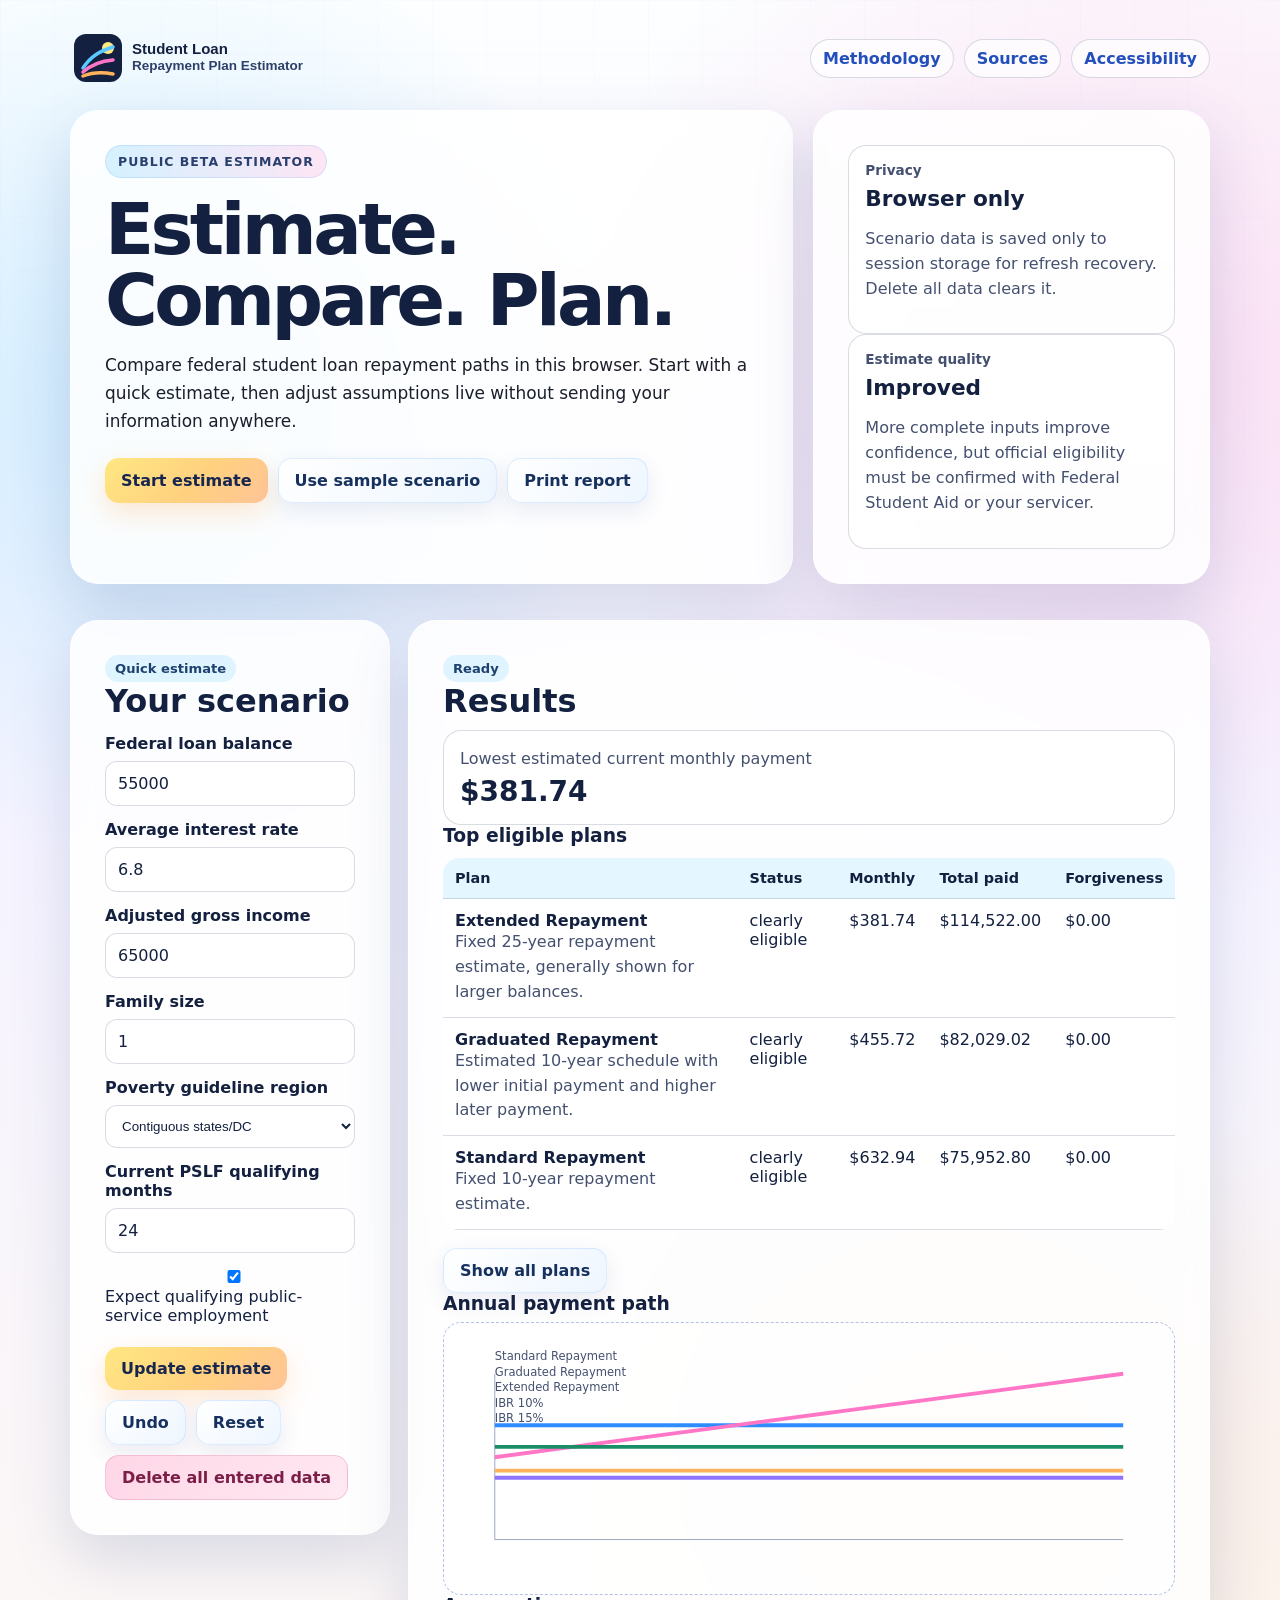
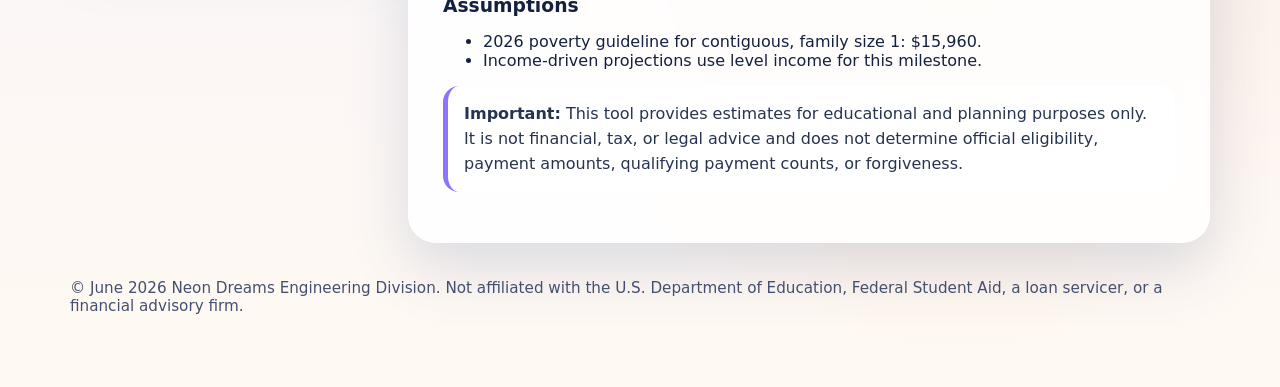
==== index.html @ 09c0db94 "Restore runnable estimator after main merge" ====
<!doctype html>
<html lang="en">
<head>
  <meta charset="utf-8">
  <meta name="viewport" content="width=device-width, initial-scale=1">
  <title>Student Loan Repayment Plan Estimator</title>
  <meta name="description" content="A privacy-first static estimator for comparing federal student loan repayment options.">
  <link rel="icon" href="./assets/brand/favicon.svg" type="image/svg+xml">
  <link rel="stylesheet" href="./css/tokens.css">
  <link rel="stylesheet" href="./css/base.css">
  <link rel="stylesheet" href="./css/layout.css">
  <link rel="stylesheet" href="./css/components.css">
  <link rel="stylesheet" href="./css/charts.css">
  <link rel="stylesheet" href="./css/utilities.css">
  <link rel="stylesheet" href="./css/print.css" media="print">
</head>
<body>
  <a class="skip-link" href="#main">Skip to main content</a>
  <div class="app">
    <header class="site-header">
      <a class="brand" href="./index.html" aria-label="Student Loan Repayment Plan Estimator home">
        <img src="./assets/brand/logo-horizontal.svg" alt="Student Loan Repayment Plan Estimator">
      </a>
      <nav class="nav" aria-label="Primary navigation">
        <a href="./methodology.html">Methodology</a>
        <a href="./sources.html">Sources</a>
        <a href="./accessibility.html">Accessibility</a>
      </nav>
    </header>

    <main id="main" class="stack">
      <section class="hero" aria-labelledby="hero-title">
        <div class="hero-card">
          <span class="eyebrow">Public beta estimator</span>
          <h1 id="hero-title">Estimate. Compare. Plan.</h1>
          <p class="lead">Compare federal student loan repayment paths in this browser. Start with a quick estimate, then adjust assumptions live without sending your information anywhere.</p>
          <div class="actions">
            <a class="button btn-primary" href="#estimator">Start estimate</a>
            <button class="btn-secondary" id="loadSampleBtn" type="button">Use sample scenario</button>
            <button class="btn-secondary" id="printBtn" type="button">Print report</button>
          </div>
        </div>
        <aside class="panel" aria-label="Project commitments">
          <div class="stat"><div class="label">Privacy</div><div class="value">Browser only</div><p class="note">Scenario data is saved only to session storage for refresh recovery. Delete all data clears it.</p></div>
          <div class="stat"><div class="label">Estimate quality</div><div class="value" id="qualityStat">Basic</div><p class="note">More complete inputs improve confidence, but official eligibility must be confirmed with Federal Student Aid or your servicer.</p></div>
        </aside>
      </section>

      <section class="workspace" id="estimator" aria-labelledby="form-title">
        <form class="panel" id="scenarioForm">
          <span class="chip">Quick estimate</span>
          <h2 id="form-title">Your scenario</h2>
          <div id="validationMessages" class="note" role="alert"></div>
          <div class="input-row"><label for="balanceDollars">Federal loan balance</label><input id="balanceDollars" type="number" min="0" step="500" value="55000" inputmode="decimal"></div>
          <div class="input-row"><label for="interestRatePercent">Average interest rate</label><input id="interestRatePercent" type="number" min="0" max="30" step="0.1" value="6.8" inputmode="decimal"></div>
          <div class="input-row"><label for="agiDollars">Adjusted gross income</label><input id="agiDollars" type="number" min="0" step="1000" value="65000" inputmode="decimal"></div>
          <div class="input-row"><label for="familySize">Family size</label><input id="familySize" type="number" min="1" step="1" value="1" inputmode="numeric"></div>
          <div class="input-row"><label for="povertyRegion">Poverty guideline region</label><select id="povertyRegion"><option value="contiguous">Contiguous states/DC</option><option value="alaska">Alaska</option><option value="hawaii">Hawaii</option></select></div>
          <div class="input-row"><label for="pslfMonths">Current PSLF qualifying months</label><input id="pslfMonths" type="number" min="0" max="120" step="1" value="24" inputmode="numeric"></div>
          <label class="input-row"><span><input id="publicService" type="checkbox" checked> Expect qualifying public-service employment</span></label>
          <div class="actions"><button class="btn-primary" type="submit">Update estimate</button><button class="btn-secondary" id="undoBtn" type="button" disabled>Undo</button><button class="btn-secondary" id="resetBtn" type="button">Reset</button><button class="btn-danger" id="deleteBtn" type="button">Delete all entered data</button></div>
        </form>

        <section class="panel" aria-labelledby="results-title">
          <span class="chip" id="statusChip">Ready</span>
          <h2 id="results-title">Results</h2>
          <div id="liveStatus" class="visually-hidden" aria-live="polite"></div>
          <div class="result-card"><span class="note">Lowest estimated current monthly payment</span><strong id="lowestPayment">—</strong></div>
          <h3>Top eligible plans</h3>
          <div class="table-wrap"><table><thead><tr><th>Plan</th><th>Status</th><th>Monthly</th><th>Total paid</th><th>Forgiveness</th></tr></thead><tbody id="topPlanRows"></tbody></table></div>
          <button class="btn-secondary" id="toggleAllPlans" type="button">Show all plans</button>
          <div id="allPlansWrap" class="hidden"><h3>All modeled plans</h3><div class="table-wrap"><table><thead><tr><th>Plan</th><th>Status</th><th>Monthly</th><th>Annual</th><th>Notes</th></tr></thead><tbody id="allPlanRows"></tbody></table></div></div>
          <h3>Annual payment path</h3>
          <div id="chart" class="chart-placeholder"></div>
          <h3>Assumptions</h3>
          <ul id="assumptions"></ul>
          <p class="disclaimer"><strong>Important:</strong> This tool provides estimates for educational and planning purposes only. It is not financial, tax, or legal advice and does not determine official eligibility, payment amounts, qualifying payment counts, or forgiveness.</p>
        </section>
      </section>
    </main>

    <footer class="site-footer"><p>© June 2026 Neon Dreams Engineering Division. Not affiliated with the U.S. Department of Education, Federal Student Aid, a loan servicer, or a financial advisory firm.</p></footer>
  </div>
  <script type="module" src="./js/app.js"></script>
</body>
</html>
---- css/tokens.css ----
:root {
  --bg-1: #f8fbff;
  --bg-2: #f5f3ff;
  --surface: rgba(255, 255, 255, 0.86);
  --surface-strong: #ffffff;
  --text: #13203f;
  --muted: #44506f;
  --line: rgba(25, 42, 89, 0.16);
  --shadow: 0 24px 60px rgba(61, 84, 138, 0.18);
  --blue: #5bc8ff;
  --blue-strong: #2e8cff;
  --pink: #ff76c7;
  --orange: #ffb15c;
  --yellow: #ffe782;
  --purple: #8f73ff;
  --success: #1a8e66;
  --danger: #b43b63;
  --warning: #9e6700;
  --radius-lg: 28px;
  --radius-md: 20px;
  --radius-sm: 14px;
  --font-sans: Inter, ui-sans-serif, system-ui, -apple-system, BlinkMacSystemFont, "Segoe UI", sans-serif;
  --font-mono: ui-monospace, SFMono-Regular, Menlo, Consolas, monospace;
}
---- css/base.css ----
* { box-sizing: border-box; }
html { min-height: 100%; scroll-behavior: smooth; }
body {
  min-height: 100%;
  margin: 0;
  font-family: var(--font-sans);
  color: var(--text);
  background:
    radial-gradient(circle at 12% 20%, rgba(91, 200, 255, 0.28), transparent 24%),
    radial-gradient(circle at 88% 18%, rgba(255, 118, 199, 0.22), transparent 28%),
    radial-gradient(circle at 75% 75%, rgba(255, 177, 92, 0.22), transparent 26%),
    linear-gradient(180deg, #fcfeff 0%, var(--bg-2) 42%, #fff9f2 100%);
  overflow-x: hidden;
}
body::before {
  content: "";
  position: fixed;
  inset: 0;
  pointer-events: none;
  background-image:
    linear-gradient(rgba(116, 96, 255, 0.11) 1px, transparent 1px),
    linear-gradient(90deg, rgba(116, 96, 255, 0.11) 1px, transparent 1px);
  background-size: 54px 54px;
  mask-image: linear-gradient(180deg, rgba(0,0,0,.18), rgba(0,0,0,.02) 70%);
}
a { color: #234fbc; }
a:hover { color: #163682; }
img, svg { max-width: 100%; height: auto; }
button, input { font: inherit; }
:focus-visible { outline: 3px solid var(--blue-strong); outline-offset: 3px; }
.skip-link { position: absolute; left: -999px; top: 12px; z-index: 10; background: #fff; padding: 10px 12px; border-radius: 10px; }
.skip-link:focus { left: 12px; }
---- css/layout.css ----
.app { position: relative; max-width: 1180px; margin: 0 auto; padding: 28px 20px 56px; }
.site-header { display: flex; justify-content: space-between; align-items: center; gap: 16px; margin-bottom: 22px; }
.brand { display: inline-flex; align-items: center; gap: 12px; text-decoration: none; color: var(--text); font-weight: 850; }
.brand img { width: min(280px, 64vw); }
.nav { display: flex; flex-wrap: wrap; gap: 10px; }
.nav a { border: 1px solid var(--line); border-radius: 999px; padding: 9px 12px; background: rgba(255,255,255,.7); text-decoration: none; font-weight: 700; }
.hero { display: grid; grid-template-columns: minmax(0, 1.55fr) minmax(280px, .85fr); gap: 20px; align-items: stretch; }
.stack { display: grid; gap: 18px; }
.grid-3 { display: grid; grid-template-columns: repeat(3, 1fr); gap: 14px; }
.workspace { display: grid; grid-template-columns: 320px minmax(0, 1fr); gap: 18px; align-items: start; margin-top: 18px; }
.site-footer { margin-top: 36px; color: var(--muted); font-size: .95rem; }
@media (max-width: 860px) {
  .site-header, .hero, .workspace { grid-template-columns: 1fr; }
  .site-header { align-items: flex-start; flex-direction: column; }
  .grid-3 { grid-template-columns: 1fr; }
}
---- css/components.css ----
.panel, .hero-card {
  background: var(--surface);
  border: 1px solid rgba(255,255,255,.78);
  backdrop-filter: blur(14px);
  box-shadow: var(--shadow);
  border-radius: var(--radius-lg);
  padding: clamp(20px, 4vw, 34px);
}
.eyebrow { display: inline-flex; align-items: center; gap: 8px; width: fit-content; padding: 8px 12px; border-radius: 999px; font-size: .78rem; font-weight: 800; letter-spacing: .08em; text-transform: uppercase; color: #2a3f6d; background: linear-gradient(90deg, rgba(91,200,255,.24), rgba(255,118,199,.18)); border: 1px solid rgba(46,140,255,.15); }
h1 { margin: 16px 0 12px; font-size: clamp(2.35rem, 7vw, 4.5rem); line-height: .98; letter-spacing: -.05em; }
h2 { margin: 0 0 10px; font-size: clamp(1.35rem, 3vw, 2rem); }
h3 { margin: 0 0 8px; }
.lead { max-width: 72ch; color: #1a1f2b; line-height: 1.65; font-size: 1.06rem; }
.note { color: var(--muted); line-height: 1.55; }
.button, button { appearance: none; border: 0; border-radius: var(--radius-sm); padding: 12px 16px; cursor: pointer; display: inline-flex; align-items: center; justify-content: center; gap: 8px; text-decoration: none; font-weight: 800; transition: transform .16s ease, box-shadow .16s ease; }
.button:hover, button:hover { transform: translateY(-1px); }
.btn-primary { color: #16264f; background: linear-gradient(135deg, var(--yellow), #ffd17f 55%, #ffc497); box-shadow: 0 10px 28px rgba(255,175,92,.28); }
.btn-secondary { color: #17315f; background: linear-gradient(135deg, #ffffff, #eef6ff); border: 1px solid rgba(46,140,255,.15); box-shadow: 0 8px 22px rgba(51,70,138,.10); }
.actions { display: flex; flex-wrap: wrap; gap: 10px; margin-top: 22px; }
.stat { background: linear-gradient(180deg, rgba(255,255,255,.92), rgba(255,255,255,.7)); border: 1px solid var(--line); border-radius: 18px; padding: 16px; min-height: 124px; }
.stat .label { color: var(--muted); font-size: .85rem; font-weight: 800; }
.stat .value { margin-top: 8px; font-size: 1.35rem; font-weight: 900; }
.disclaimer { border-left: 5px solid var(--purple); background: rgba(255,255,255,.78); padding: 16px; border-radius: 16px; color: #263451; line-height: 1.55; }
.input-row { display: grid; gap: 8px; margin: 14px 0; }
.input-row label { font-weight: 800; }
.input-row input { width: 100%; border: 1px solid var(--line); border-radius: 12px; padding: 12px; background: rgba(255,255,255,.92); color: var(--text); }
.result-card { border: 1px solid var(--line); border-radius: 18px; background: rgba(255,255,255,.74); padding: 16px; }
.result-card strong { display: block; font-size: 1.75rem; margin-top: 4px; }
.chip { display: inline-flex; width: fit-content; border-radius: 999px; padding: 6px 10px; background: rgba(91,200,255,.18); color: #1e416f; font-size: .82rem; font-weight: 800; }
select { width: 100%; border: 1px solid var(--line); border-radius: 12px; padding: 12px; background: rgba(255,255,255,.92); color: var(--text); }
.table-wrap { overflow-x: auto; margin: 12px 0 18px; }
table { width: 100%; border-collapse: collapse; min-width: 640px; background: rgba(255,255,255,.72); border-radius: 16px; overflow: hidden; }
th, td { padding: 12px; border-bottom: 1px solid var(--line); text-align: left; vertical-align: top; }
th { background: rgba(91,200,255,.16); font-size: .9rem; }
.btn-danger { background: linear-gradient(135deg, #ffd6e7, #ffe9f2); color: #7b1f49; border: 1px solid rgba(180,59,99,.18); }
svg.payment-chart { width: 100%; min-height: 220px; }
svg.payment-chart text { fill: var(--muted); font-size: 12px; }
---- css/charts.css ----
.chart-placeholder { border: 1px dashed rgba(35,79,188,.35); border-radius: 18px; padding: 18px; background: rgba(255,255,255,.55); color: var(--muted); }
---- css/utilities.css ----
.visually-hidden { position: absolute !important; width: 1px; height: 1px; padding: 0; margin: -1px; overflow: hidden; clip: rect(0 0 0 0); white-space: nowrap; border: 0; }
.hidden { display: none !important; }
---- css/print.css ----
@media print {
  body { background: #fff; color: #000; }
  body::before, .nav, .actions, .skip-link { display: none !important; }
  .app { max-width: none; padding: 0; }
  .panel, .hero-card { box-shadow: none; border: 1px solid #999; break-inside: avoid; }
  a { color: #000; text-decoration: underline; }
}
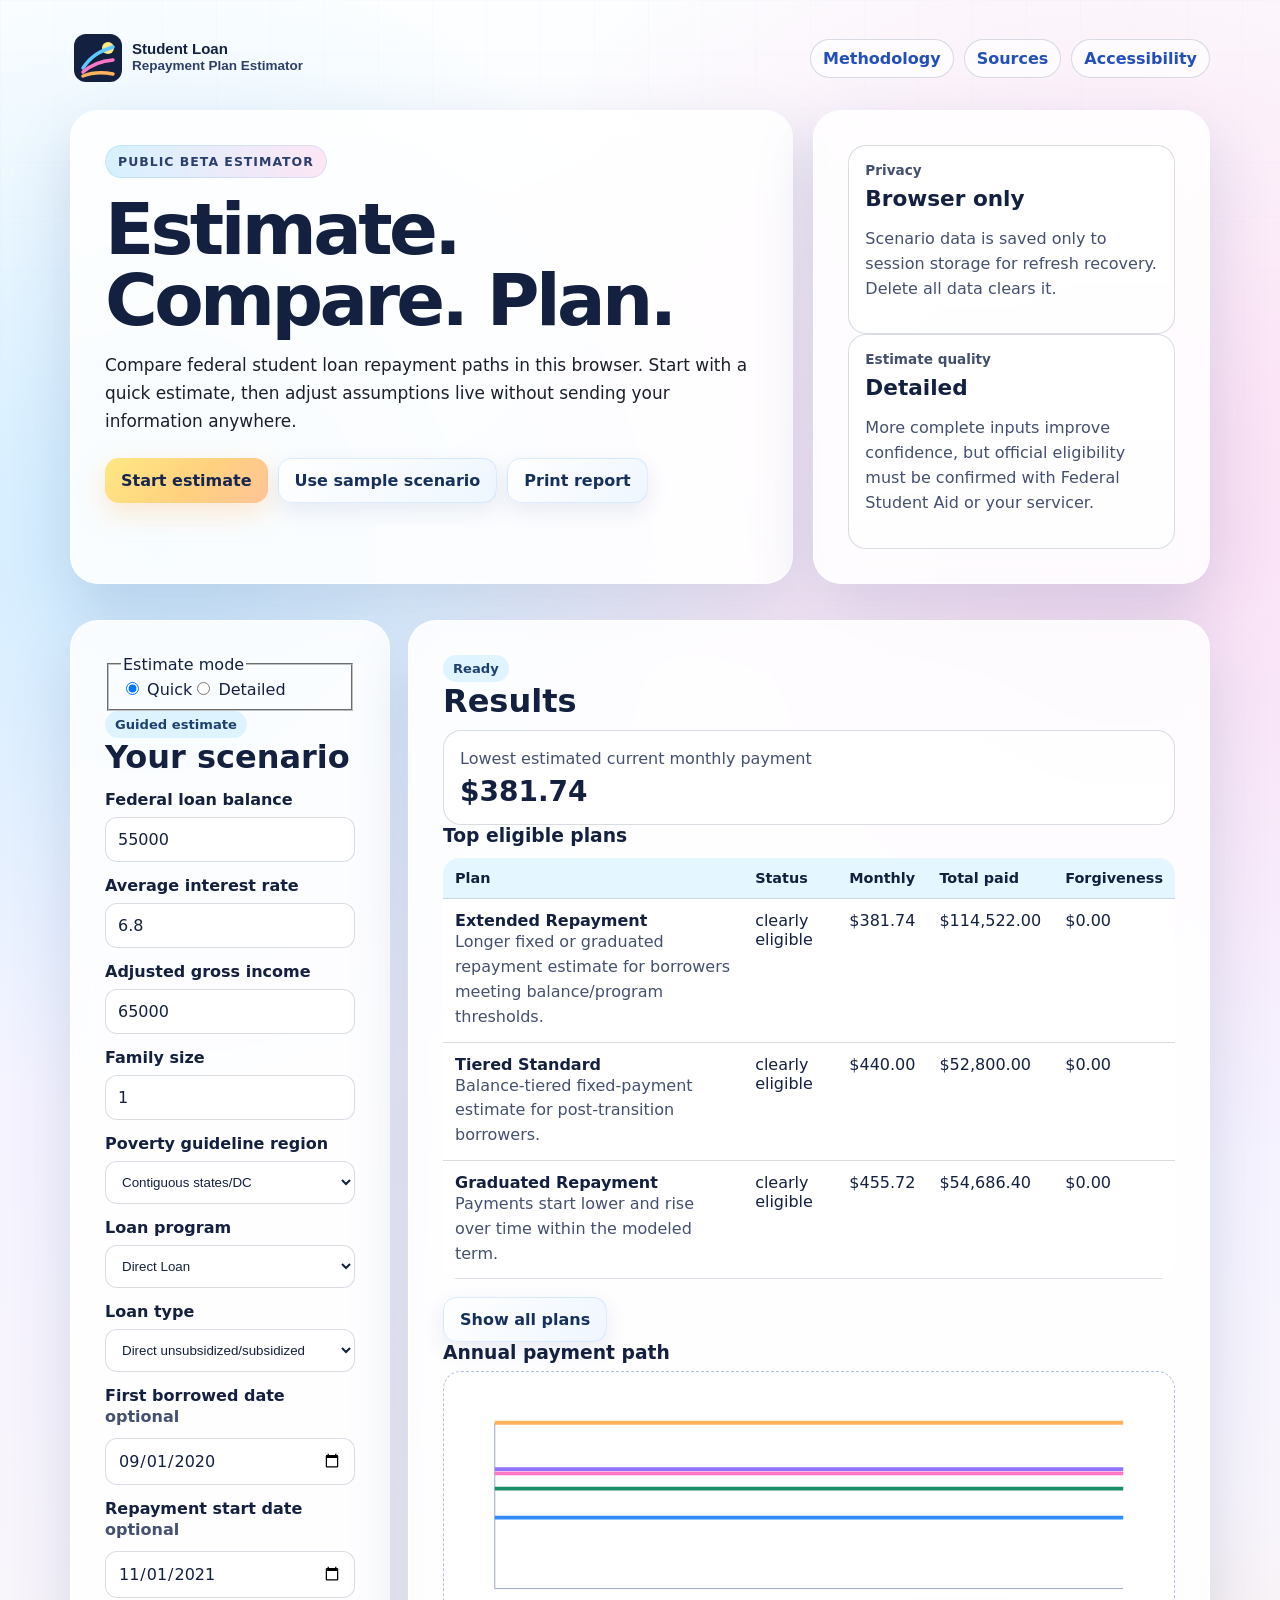
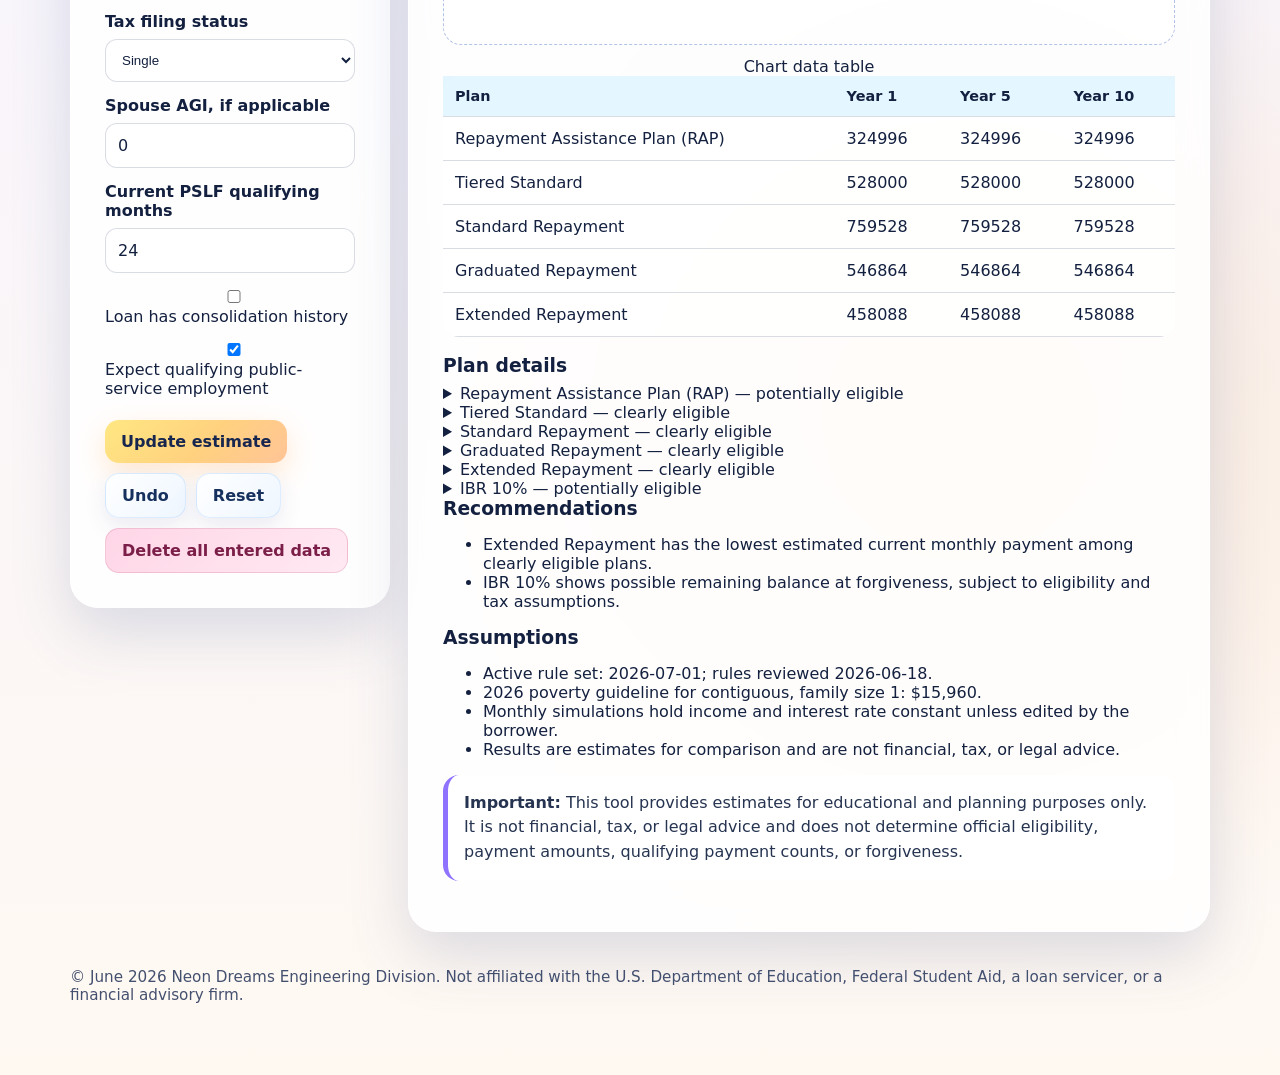
==== commit 4165433d: "Complete PRD estimator implementation" ====
--- a/index.html
+++ b/index.html
@@ -48,7 +48,7 @@
 
       <section class="workspace" id="estimator" aria-labelledby="form-title">
         <form class="panel" id="scenarioForm">
-          <span class="chip">Quick estimate</span>
+          <fieldset class="mode-toggle"><legend>Estimate mode</legend><label><input id="modeQuick" name="mode" type="radio" value="quick" checked> Quick</label><label><input id="modeDetailed" name="mode" type="radio" value="detailed"> Detailed</label></fieldset><span class="chip">Guided estimate</span>
           <h2 id="form-title">Your scenario</h2>
           <div id="validationMessages" class="note" role="alert"></div>
           <div class="input-row"><label for="balanceDollars">Federal loan balance</label><input id="balanceDollars" type="number" min="0" step="500" value="55000" inputmode="decimal"></div>
@@ -56,7 +56,14 @@
           <div class="input-row"><label for="agiDollars">Adjusted gross income</label><input id="agiDollars" type="number" min="0" step="1000" value="65000" inputmode="decimal"></div>
           <div class="input-row"><label for="familySize">Family size</label><input id="familySize" type="number" min="1" step="1" value="1" inputmode="numeric"></div>
           <div class="input-row"><label for="povertyRegion">Poverty guideline region</label><select id="povertyRegion"><option value="contiguous">Contiguous states/DC</option><option value="alaska">Alaska</option><option value="hawaii">Hawaii</option></select></div>
+          <div class="input-row"><label for="loanProgram">Loan program</label><select id="loanProgram"><option value="direct">Direct Loan</option><option value="ffel">FFEL</option><option value="perkins">Perkins</option></select></div>
+          <div class="input-row"><label for="loanType">Loan type</label><select id="loanType"><option value="direct-unsubsidized">Direct unsubsidized/subsidized</option><option value="parent-plus">Parent PLUS</option><option value="consolidation">Consolidation loan</option></select></div>
+          <div class="input-row"><label for="firstBorrowedDate">First borrowed date <span class="note">optional</span></label><input id="firstBorrowedDate" type="date" value="2020-09-01"></div>
+          <div class="input-row"><label for="repaymentStartDate">Repayment start date <span class="note">optional</span></label><input id="repaymentStartDate" type="date" value="2021-11-01"></div>
+          <div class="input-row"><label for="taxFilingStatus">Tax filing status</label><select id="taxFilingStatus"><option value="single">Single</option><option value="married-joint">Married filing jointly</option><option value="married-separate">Married filing separately</option></select></div>
+          <div class="input-row"><label for="spouseAgiDollars">Spouse AGI, if applicable</label><input id="spouseAgiDollars" type="number" min="0" step="1000" value="0" inputmode="decimal"></div>
           <div class="input-row"><label for="pslfMonths">Current PSLF qualifying months</label><input id="pslfMonths" type="number" min="0" max="120" step="1" value="24" inputmode="numeric"></div>
+          <label class="input-row"><span><input id="consolidated" type="checkbox"> Loan has consolidation history</span></label>
           <label class="input-row"><span><input id="publicService" type="checkbox" checked> Expect qualifying public-service employment</span></label>
           <div class="actions"><button class="btn-primary" type="submit">Update estimate</button><button class="btn-secondary" id="undoBtn" type="button" disabled>Undo</button><button class="btn-secondary" id="resetBtn" type="button">Reset</button><button class="btn-danger" id="deleteBtn" type="button">Delete all entered data</button></div>
         </form>
@@ -71,8 +78,8 @@
           <button class="btn-secondary" id="toggleAllPlans" type="button">Show all plans</button>
           <div id="allPlansWrap" class="hidden"><h3>All modeled plans</h3><div class="table-wrap"><table><thead><tr><th>Plan</th><th>Status</th><th>Monthly</th><th>Annual</th><th>Notes</th></tr></thead><tbody id="allPlanRows"></tbody></table></div></div>
           <h3>Annual payment path</h3>
-          <div id="chart" class="chart-placeholder"></div>
-          <h3>Assumptions</h3>
+          <div id="chart" class="chart-placeholder"></div><div id="chartTable" class="table-wrap" aria-label="Accessible chart data table"></div>
+          <h3>Plan details</h3><div id="planDetails" class="plan-details"></div><h3>Recommendations</h3><ul id="recommendations"></ul><h3>Assumptions</h3>
           <ul id="assumptions"></ul>
           <p class="disclaimer"><strong>Important:</strong> This tool provides estimates for educational and planning purposes only. It is not financial, tax, or legal advice and does not determine official eligibility, payment amounts, qualifying payment counts, or forgiveness.</p>
         </section>
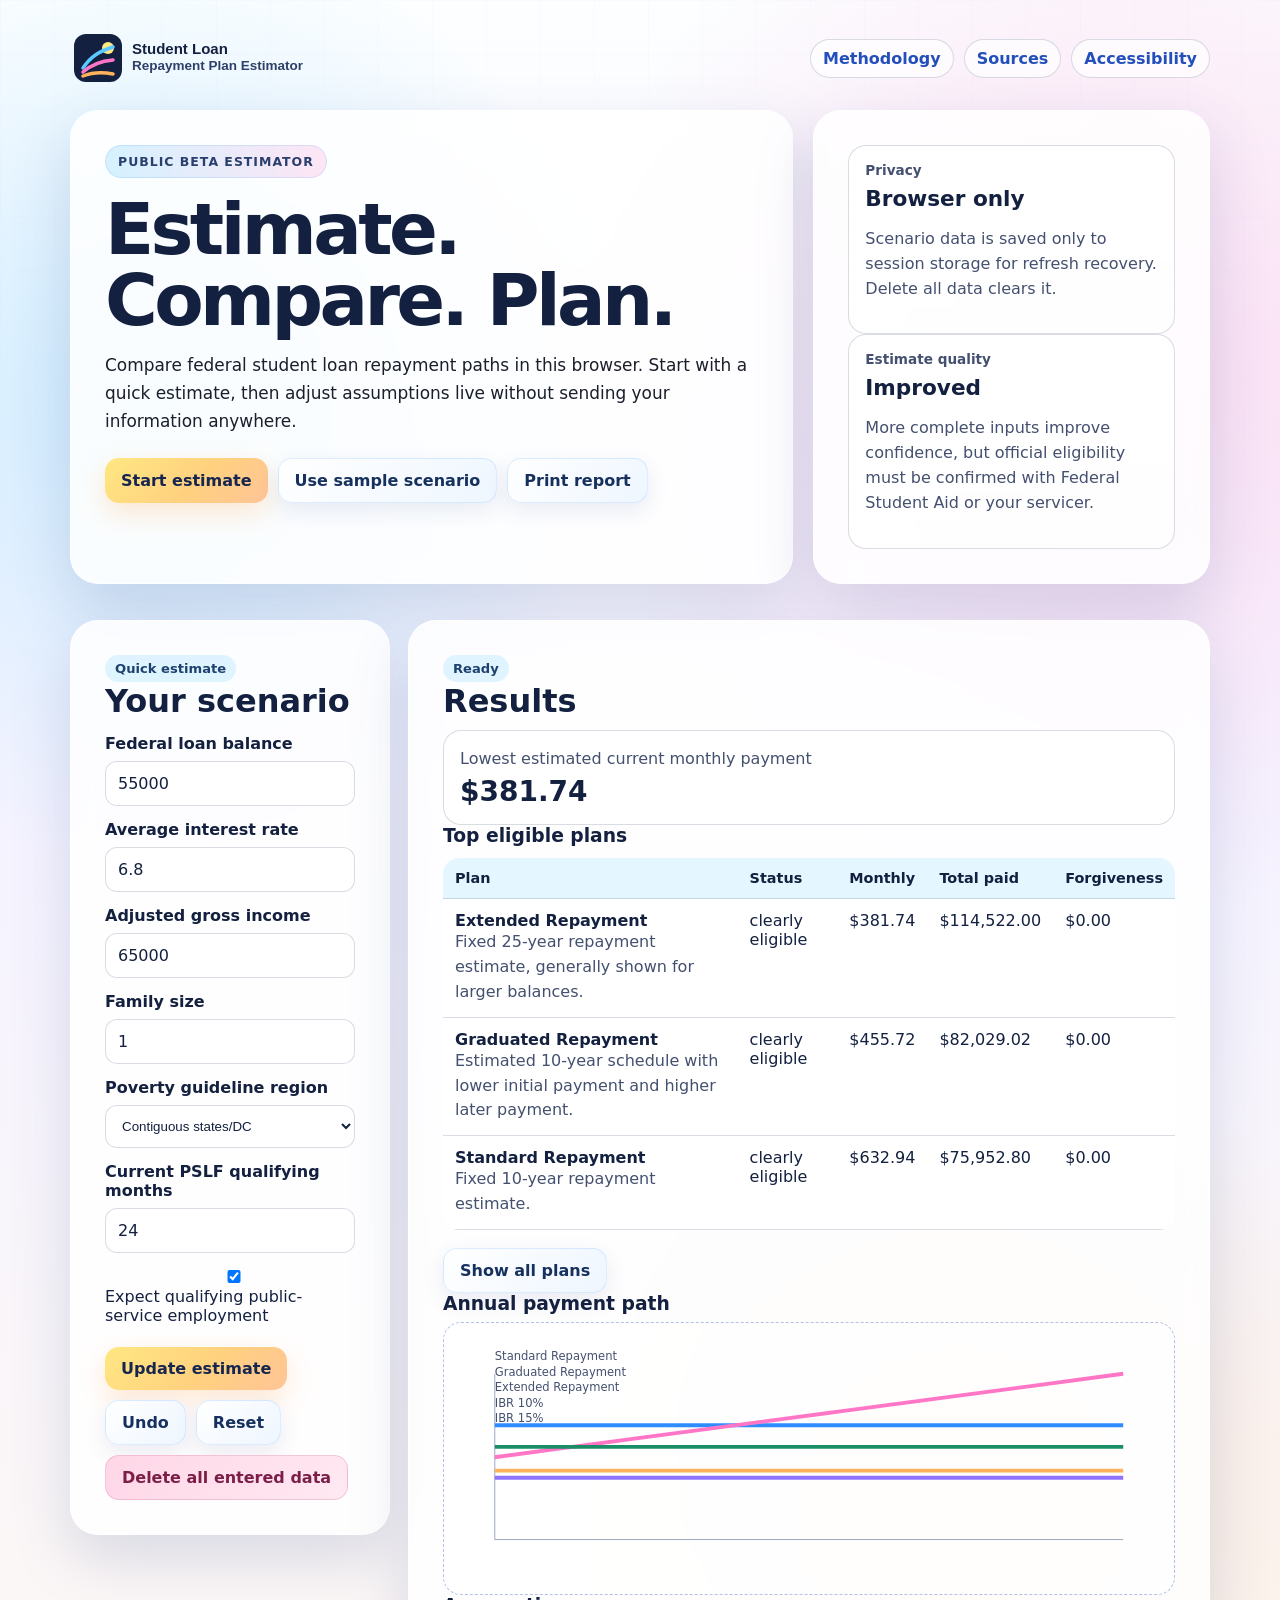
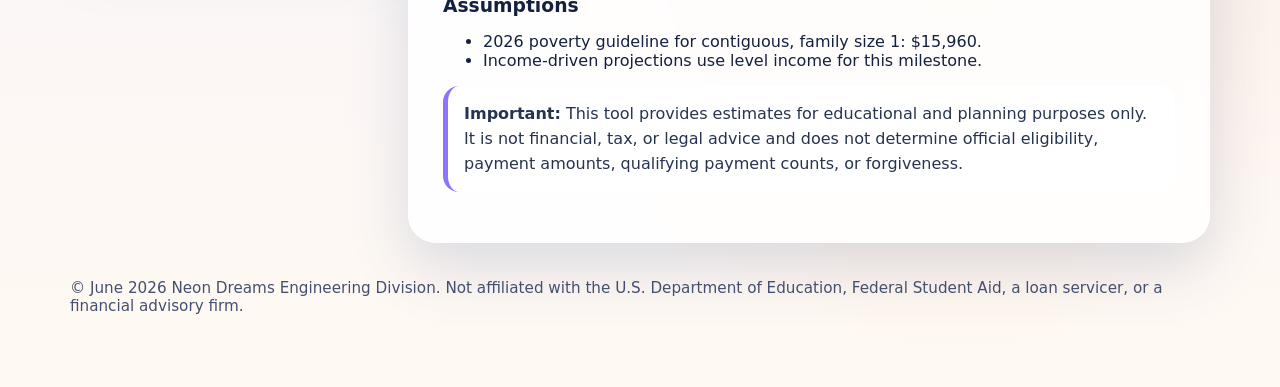
==== commit f23a68f6: "Merge branch 'main' into codex/summarize-repo-files-content" ====
--- a/index.html
+++ b/index.html
@@ -48,7 +48,7 @@
 
       <section class="workspace" id="estimator" aria-labelledby="form-title">
         <form class="panel" id="scenarioForm">
-          <fieldset class="mode-toggle"><legend>Estimate mode</legend><label><input id="modeQuick" name="mode" type="radio" value="quick" checked> Quick</label><label><input id="modeDetailed" name="mode" type="radio" value="detailed"> Detailed</label></fieldset><span class="chip">Guided estimate</span>
+          <span class="chip">Quick estimate</span>
           <h2 id="form-title">Your scenario</h2>
           <div id="validationMessages" class="note" role="alert"></div>
           <div class="input-row"><label for="balanceDollars">Federal loan balance</label><input id="balanceDollars" type="number" min="0" step="500" value="55000" inputmode="decimal"></div>
@@ -56,14 +56,7 @@
           <div class="input-row"><label for="agiDollars">Adjusted gross income</label><input id="agiDollars" type="number" min="0" step="1000" value="65000" inputmode="decimal"></div>
           <div class="input-row"><label for="familySize">Family size</label><input id="familySize" type="number" min="1" step="1" value="1" inputmode="numeric"></div>
           <div class="input-row"><label for="povertyRegion">Poverty guideline region</label><select id="povertyRegion"><option value="contiguous">Contiguous states/DC</option><option value="alaska">Alaska</option><option value="hawaii">Hawaii</option></select></div>
-          <div class="input-row"><label for="loanProgram">Loan program</label><select id="loanProgram"><option value="direct">Direct Loan</option><option value="ffel">FFEL</option><option value="perkins">Perkins</option></select></div>
-          <div class="input-row"><label for="loanType">Loan type</label><select id="loanType"><option value="direct-unsubsidized">Direct unsubsidized/subsidized</option><option value="parent-plus">Parent PLUS</option><option value="consolidation">Consolidation loan</option></select></div>
-          <div class="input-row"><label for="firstBorrowedDate">First borrowed date <span class="note">optional</span></label><input id="firstBorrowedDate" type="date" value="2020-09-01"></div>
-          <div class="input-row"><label for="repaymentStartDate">Repayment start date <span class="note">optional</span></label><input id="repaymentStartDate" type="date" value="2021-11-01"></div>
-          <div class="input-row"><label for="taxFilingStatus">Tax filing status</label><select id="taxFilingStatus"><option value="single">Single</option><option value="married-joint">Married filing jointly</option><option value="married-separate">Married filing separately</option></select></div>
-          <div class="input-row"><label for="spouseAgiDollars">Spouse AGI, if applicable</label><input id="spouseAgiDollars" type="number" min="0" step="1000" value="0" inputmode="decimal"></div>
           <div class="input-row"><label for="pslfMonths">Current PSLF qualifying months</label><input id="pslfMonths" type="number" min="0" max="120" step="1" value="24" inputmode="numeric"></div>
-          <label class="input-row"><span><input id="consolidated" type="checkbox"> Loan has consolidation history</span></label>
           <label class="input-row"><span><input id="publicService" type="checkbox" checked> Expect qualifying public-service employment</span></label>
           <div class="actions"><button class="btn-primary" type="submit">Update estimate</button><button class="btn-secondary" id="undoBtn" type="button" disabled>Undo</button><button class="btn-secondary" id="resetBtn" type="button">Reset</button><button class="btn-danger" id="deleteBtn" type="button">Delete all entered data</button></div>
         </form>
@@ -78,8 +71,8 @@
           <button class="btn-secondary" id="toggleAllPlans" type="button">Show all plans</button>
           <div id="allPlansWrap" class="hidden"><h3>All modeled plans</h3><div class="table-wrap"><table><thead><tr><th>Plan</th><th>Status</th><th>Monthly</th><th>Annual</th><th>Notes</th></tr></thead><tbody id="allPlanRows"></tbody></table></div></div>
           <h3>Annual payment path</h3>
-          <div id="chart" class="chart-placeholder"></div><div id="chartTable" class="table-wrap" aria-label="Accessible chart data table"></div>
-          <h3>Plan details</h3><div id="planDetails" class="plan-details"></div><h3>Recommendations</h3><ul id="recommendations"></ul><h3>Assumptions</h3>
+          <div id="chart" class="chart-placeholder"></div>
+          <h3>Assumptions</h3>
           <ul id="assumptions"></ul>
           <p class="disclaimer"><strong>Important:</strong> This tool provides estimates for educational and planning purposes only. It is not financial, tax, or legal advice and does not determine official eligibility, payment amounts, qualifying payment counts, or forgiveness.</p>
         </section>
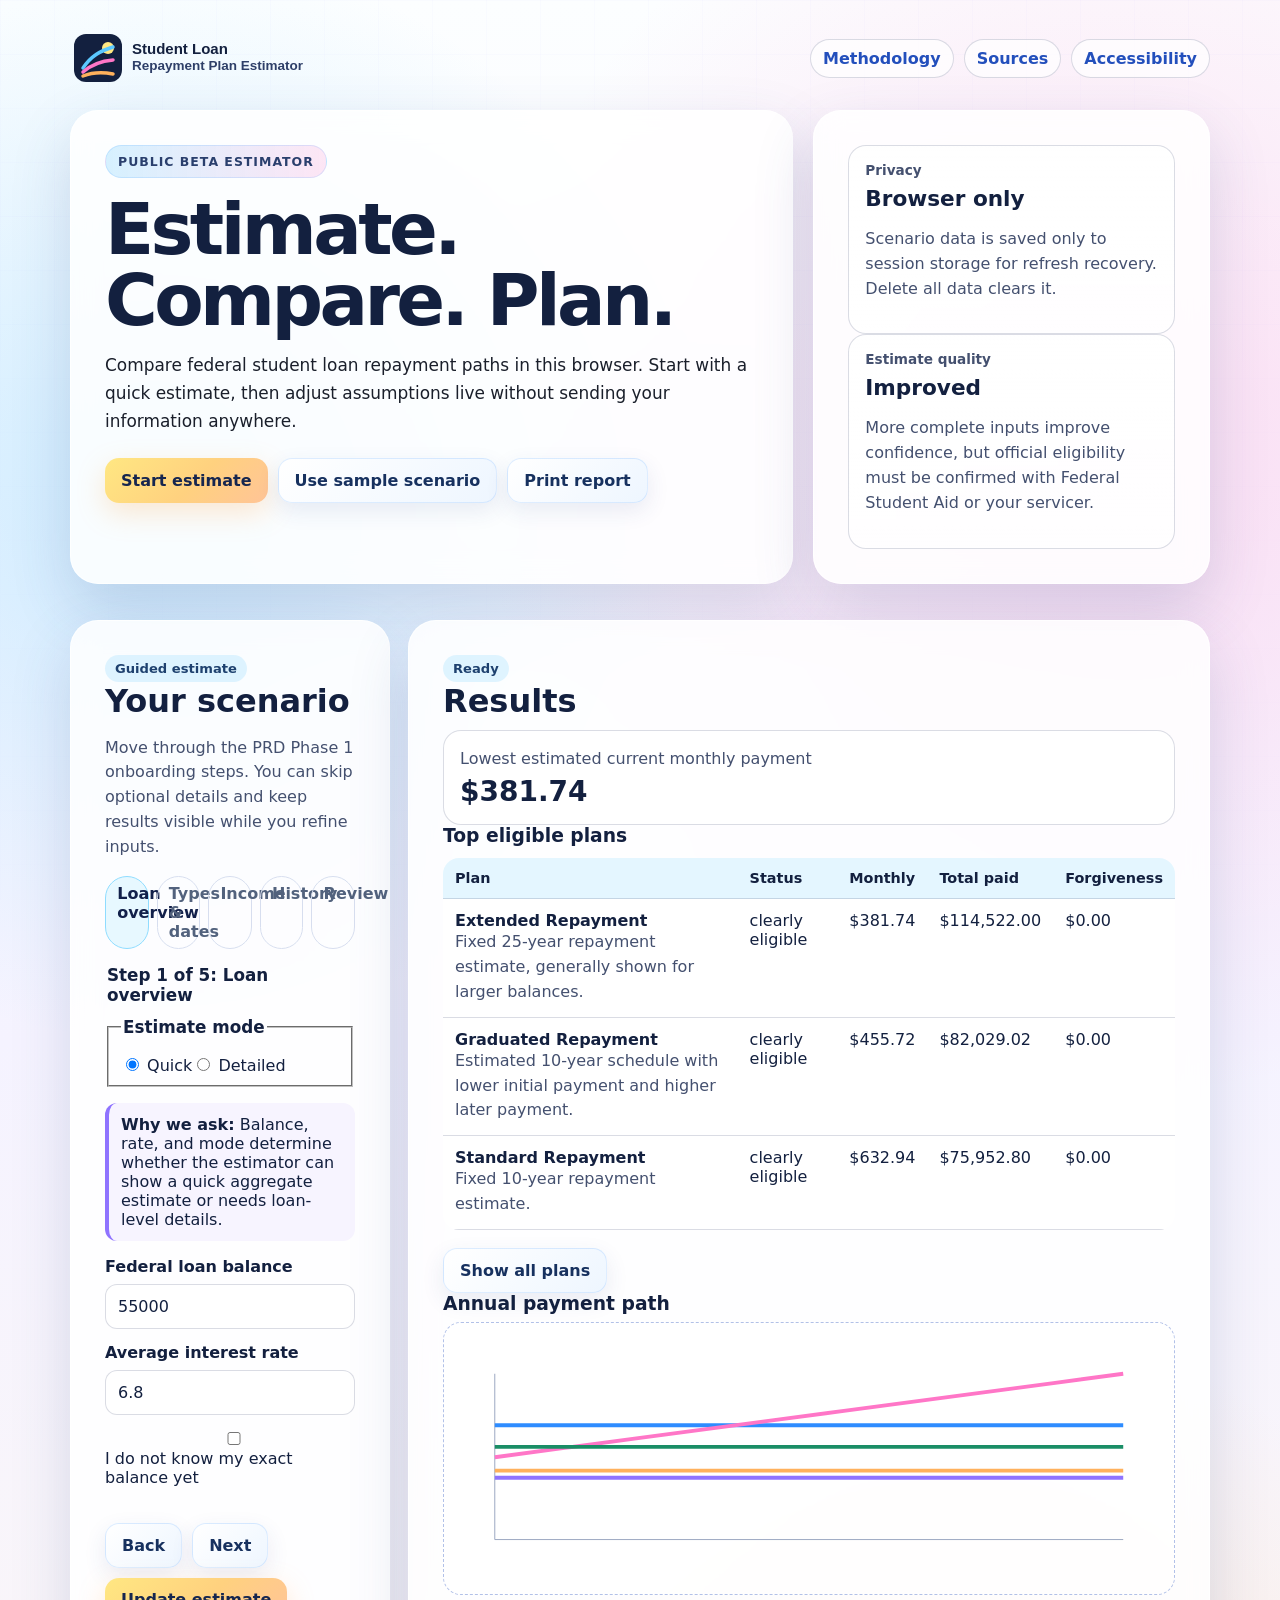
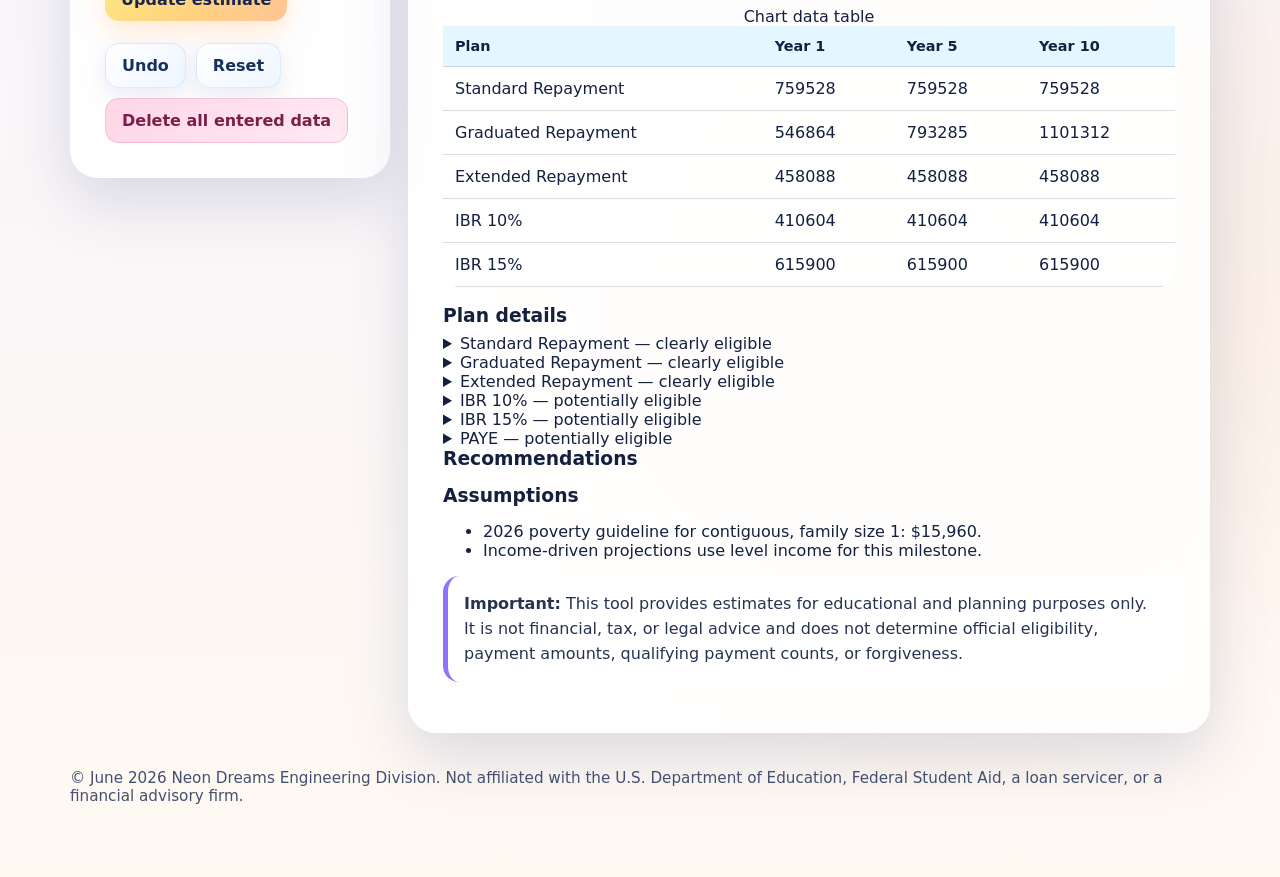
==== commit 04ffd339: "Build phase 1 guided onboarding workflow" ====
--- a/index.html
+++ b/index.html
@@ -47,18 +47,77 @@
       </section>
 
       <section class="workspace" id="estimator" aria-labelledby="form-title">
-        <form class="panel" id="scenarioForm">
-          <span class="chip">Quick estimate</span>
+        <form class="panel onboarding" id="scenarioForm">
+          <span class="chip">Guided estimate</span>
           <h2 id="form-title">Your scenario</h2>
-          <div id="validationMessages" class="note" role="alert"></div>
-          <div class="input-row"><label for="balanceDollars">Federal loan balance</label><input id="balanceDollars" type="number" min="0" step="500" value="55000" inputmode="decimal"></div>
-          <div class="input-row"><label for="interestRatePercent">Average interest rate</label><input id="interestRatePercent" type="number" min="0" max="30" step="0.1" value="6.8" inputmode="decimal"></div>
-          <div class="input-row"><label for="agiDollars">Adjusted gross income</label><input id="agiDollars" type="number" min="0" step="1000" value="65000" inputmode="decimal"></div>
-          <div class="input-row"><label for="familySize">Family size</label><input id="familySize" type="number" min="1" step="1" value="1" inputmode="numeric"></div>
-          <div class="input-row"><label for="povertyRegion">Poverty guideline region</label><select id="povertyRegion"><option value="contiguous">Contiguous states/DC</option><option value="alaska">Alaska</option><option value="hawaii">Hawaii</option></select></div>
-          <div class="input-row"><label for="pslfMonths">Current PSLF qualifying months</label><input id="pslfMonths" type="number" min="0" max="120" step="1" value="24" inputmode="numeric"></div>
-          <label class="input-row"><span><input id="publicService" type="checkbox" checked> Expect qualifying public-service employment</span></label>
-          <div class="actions"><button class="btn-primary" type="submit">Update estimate</button><button class="btn-secondary" id="undoBtn" type="button" disabled>Undo</button><button class="btn-secondary" id="resetBtn" type="button">Reset</button><button class="btn-danger" id="deleteBtn" type="button">Delete all entered data</button></div>
+          <p class="note">Move through the PRD Phase 1 onboarding steps. You can skip optional details and keep results visible while you refine inputs.</p>
+          <ol class="stepper" aria-label="Estimator progress">
+            <li data-step-indicator="1" class="active">Loan overview</li>
+            <li data-step-indicator="2">Types & dates</li>
+            <li data-step-indicator="3">Income</li>
+            <li data-step-indicator="4">History</li>
+            <li data-step-indicator="5">Review</li>
+          </ol>
+          <div id="validationMessages" class="error-summary" role="alert"></div>
+
+          <fieldset class="onboarding-step" data-onboarding-step="1">
+            <legend>Step 1 of 5: Loan overview</legend>
+            <fieldset class="mode-toggle"><legend>Estimate mode</legend><label><input id="modeQuick" name="mode" type="radio" value="quick" checked> Quick</label><label><input id="modeDetailed" name="mode" type="radio" value="detailed"> Detailed</label></fieldset>
+            <p class="why-we-ask"><strong>Why we ask:</strong> Balance, rate, and mode determine whether the estimator can show a quick aggregate estimate or needs loan-level details.</p>
+            <div class="input-row"><label for="balanceDollars">Federal loan balance</label><input id="balanceDollars" type="number" min="0" step="500" value="55000" inputmode="decimal"></div>
+            <div class="input-row"><label for="interestRatePercent">Average interest rate</label><input id="interestRatePercent" type="number" min="0" max="30" step="0.1" value="6.8" inputmode="decimal"></div>
+            <label class="input-row"><span><input id="balanceUnknown" type="checkbox"> I do not know my exact balance yet</span></label>
+            <div class="detailed-only" id="loanLevelEntry">
+              <h3>Detailed loan entry starter</h3>
+              <p class="note">Phase 1 adds the workflow shell for loan-level entries. Later phases will add repeatable loan cards and per-loan calculations.</p>
+              <div class="input-row"><label for="loanNickname">Loan nickname</label><input id="loanNickname" type="text" value="Primary federal loan"></div>
+              <div class="input-row"><label for="accruedInterestDollars">Accrued interest, if known</label><input id="accruedInterestDollars" type="number" min="0" step="100" value="0"></div>
+            </div>
+          </fieldset>
+
+          <fieldset class="onboarding-step hidden" data-onboarding-step="2">
+            <legend>Step 2 of 5: Loan types and dates</legend>
+            <p class="why-we-ask"><strong>Why we ask:</strong> Program, type, disbursement dates, and consolidation history can change eligibility for Direct, FFEL, Perkins, Parent PLUS, legacy IDR, RAP, and Tiered Standard plans.</p>
+            <div class="input-row"><label for="loanProgram">Loan program</label><select id="loanProgram"><option value="direct">Direct Loan</option><option value="ffel">FFEL</option><option value="perkins">Perkins</option><option value="unknown">I do not know</option></select></div>
+            <div class="input-row"><label for="loanType">Loan type</label><select id="loanType"><option value="direct-unsubsidized">Direct unsubsidized/subsidized</option><option value="parent-plus">Parent PLUS</option><option value="consolidation">Consolidation loan</option><option value="unknown">I do not know</option></select></div>
+            <div class="input-row"><label for="firstBorrowedDate">First borrowed date <span class="note">optional</span></label><input id="firstBorrowedDate" type="date" value="2020-09-01"></div>
+            <div class="input-row"><label for="repaymentStartDate">Repayment start date <span class="note">optional</span></label><input id="repaymentStartDate" type="date" value="2021-11-01"></div>
+            <label class="input-row"><span><input id="skipLoanDates" type="checkbox"> Skip exact dates for now</span></label>
+            <label class="input-row"><span><input id="consolidated" type="checkbox"> Loan has consolidation history</span></label>
+          </fieldset>
+
+          <fieldset class="onboarding-step hidden" data-onboarding-step="3">
+            <legend>Step 3 of 5: Income and household</legend>
+            <p class="why-we-ask"><strong>Why we ask:</strong> Income, family size, filing status, and region drive discretionary-income formulas and estimate quality.</p>
+            <div class="input-row"><label for="agiDollars">Adjusted gross income</label><input id="agiDollars" type="number" min="0" step="1000" value="65000" inputmode="decimal"></div>
+            <div class="input-row"><label for="familySize">Family size</label><input id="familySize" type="number" min="1" step="1" value="1" inputmode="numeric"></div>
+            <div class="input-row"><label for="povertyRegion">Poverty guideline region</label><select id="povertyRegion"><option value="contiguous">Contiguous states/DC</option><option value="alaska">Alaska</option><option value="hawaii">Hawaii</option></select></div>
+            <div class="input-row"><label for="taxFilingStatus">Tax filing status</label><select id="taxFilingStatus"><option value="single">Single</option><option value="married-joint">Married filing jointly</option><option value="married-separate">Married filing separately</option><option value="unknown">I do not know yet</option></select></div>
+            <div class="input-row"><label for="spouseAgiDollars">Spouse AGI, if applicable</label><input id="spouseAgiDollars" type="number" min="0" step="1000" value="0" inputmode="decimal"></div>
+          </fieldset>
+
+          <fieldset class="onboarding-step hidden" data-onboarding-step="4">
+            <legend>Step 4 of 5: Forgiveness and repayment history</legend>
+            <p class="why-we-ask"><strong>Why we ask:</strong> Existing IDR and PSLF months can change forgiveness timing and whether a low payment is actually useful.</p>
+            <div class="input-row"><label for="pslfMonths">Current PSLF qualifying months</label><input id="pslfMonths" type="number" min="0" max="120" step="1" value="24" inputmode="numeric"></div>
+            <div class="input-row"><label for="idrMonths">Current IDR qualifying months, if known</label><input id="idrMonths" type="number" min="0" max="360" step="1" value="0" inputmode="numeric"></div>
+            <label class="input-row"><span><input id="publicService" type="checkbox" checked> Expect qualifying public-service employment</span></label>
+            <label class="input-row"><span><input id="skipRepaymentHistory" type="checkbox"> Skip detailed repayment history for now</span></label>
+          </fieldset>
+
+          <fieldset class="onboarding-step hidden" data-onboarding-step="5">
+            <legend>Step 5 of 5: Assumptions review</legend>
+            <p class="why-we-ask"><strong>Why we ask:</strong> Assumptions make the estimate transparent and identify what would most improve confidence.</p>
+            <div class="assumption-list" id="scenarioReview"></div>
+            <p class="note">You can edit any prior step or update the estimate now. Results remain visible and recalculate after edits.</p>
+          </fieldset>
+
+          <div class="actions step-actions">
+            <button class="btn-secondary" id="prevStepBtn" type="button">Back</button>
+            <button class="btn-secondary" id="nextStepBtn" type="button">Next</button>
+            <button class="btn-primary" type="submit">Update estimate</button>
+          </div>
+          <div class="actions"><button class="btn-secondary" id="undoBtn" type="button" disabled>Undo</button><button class="btn-secondary" id="resetBtn" type="button">Reset</button><button class="btn-danger" id="deleteBtn" type="button">Delete all entered data</button></div>
         </form>
 
         <section class="panel" aria-labelledby="results-title">
@@ -71,8 +130,8 @@
           <button class="btn-secondary" id="toggleAllPlans" type="button">Show all plans</button>
           <div id="allPlansWrap" class="hidden"><h3>All modeled plans</h3><div class="table-wrap"><table><thead><tr><th>Plan</th><th>Status</th><th>Monthly</th><th>Annual</th><th>Notes</th></tr></thead><tbody id="allPlanRows"></tbody></table></div></div>
           <h3>Annual payment path</h3>
-          <div id="chart" class="chart-placeholder"></div>
-          <h3>Assumptions</h3>
+          <div id="chart" class="chart-placeholder"></div><div id="chartTable" class="table-wrap" aria-label="Accessible chart data table"></div>
+          <h3>Plan details</h3><div id="planDetails" class="plan-details"></div><h3>Recommendations</h3><ul id="recommendations"></ul><h3>Assumptions</h3>
           <ul id="assumptions"></ul>
           <p class="disclaimer"><strong>Important:</strong> This tool provides estimates for educational and planning purposes only. It is not financial, tax, or legal advice and does not determine official eligibility, payment amounts, qualifying payment counts, or forgiveness.</p>
         </section>
--- a/css/components.css
+++ b/css/components.css
@@ -35,3 +35,15 @@
 .btn-danger { background: linear-gradient(135deg, #ffd6e7, #ffe9f2); color: #7b1f49; border: 1px solid rgba(180,59,99,.18); }
 svg.payment-chart { width: 100%; min-height: 220px; }
 svg.payment-chart text { fill: var(--muted); font-size: 12px; }
+
+.stepper { display: grid; gap: .5rem; margin: 1rem 0; padding: 0; list-style: none; }
+.stepper li { border: 1px solid var(--color-border, #d7deef); border-radius: 999px; padding: .45rem .7rem; color: var(--color-muted, #52627d); font-weight: 700; }
+.stepper li.active { background: #e7f8ff; border-color: #8fdcff; color: #12204a; }
+.onboarding-step { border: 0; margin: 0; padding: 0; }
+.onboarding-step legend { font-size: 1.05rem; font-weight: 800; margin-bottom: .75rem; }
+.why-we-ask, .error-summary { border-left: 4px solid #8f73ff; background: #f7f4ff; border-radius: .75rem; padding: .75rem; }
+.error-summary:empty { display: none; }
+.detailed-only { border: 1px dashed #9fb2d4; border-radius: 1rem; padding: .75rem; margin: .75rem 0; }
+.assumption-list { display: grid; gap: .5rem; }
+.review-item { border: 1px solid #d7deef; border-radius: .75rem; padding: .55rem .7rem; }
+@media (min-width: 760px) { .stepper { grid-template-columns: repeat(5, minmax(0, 1fr)); } }
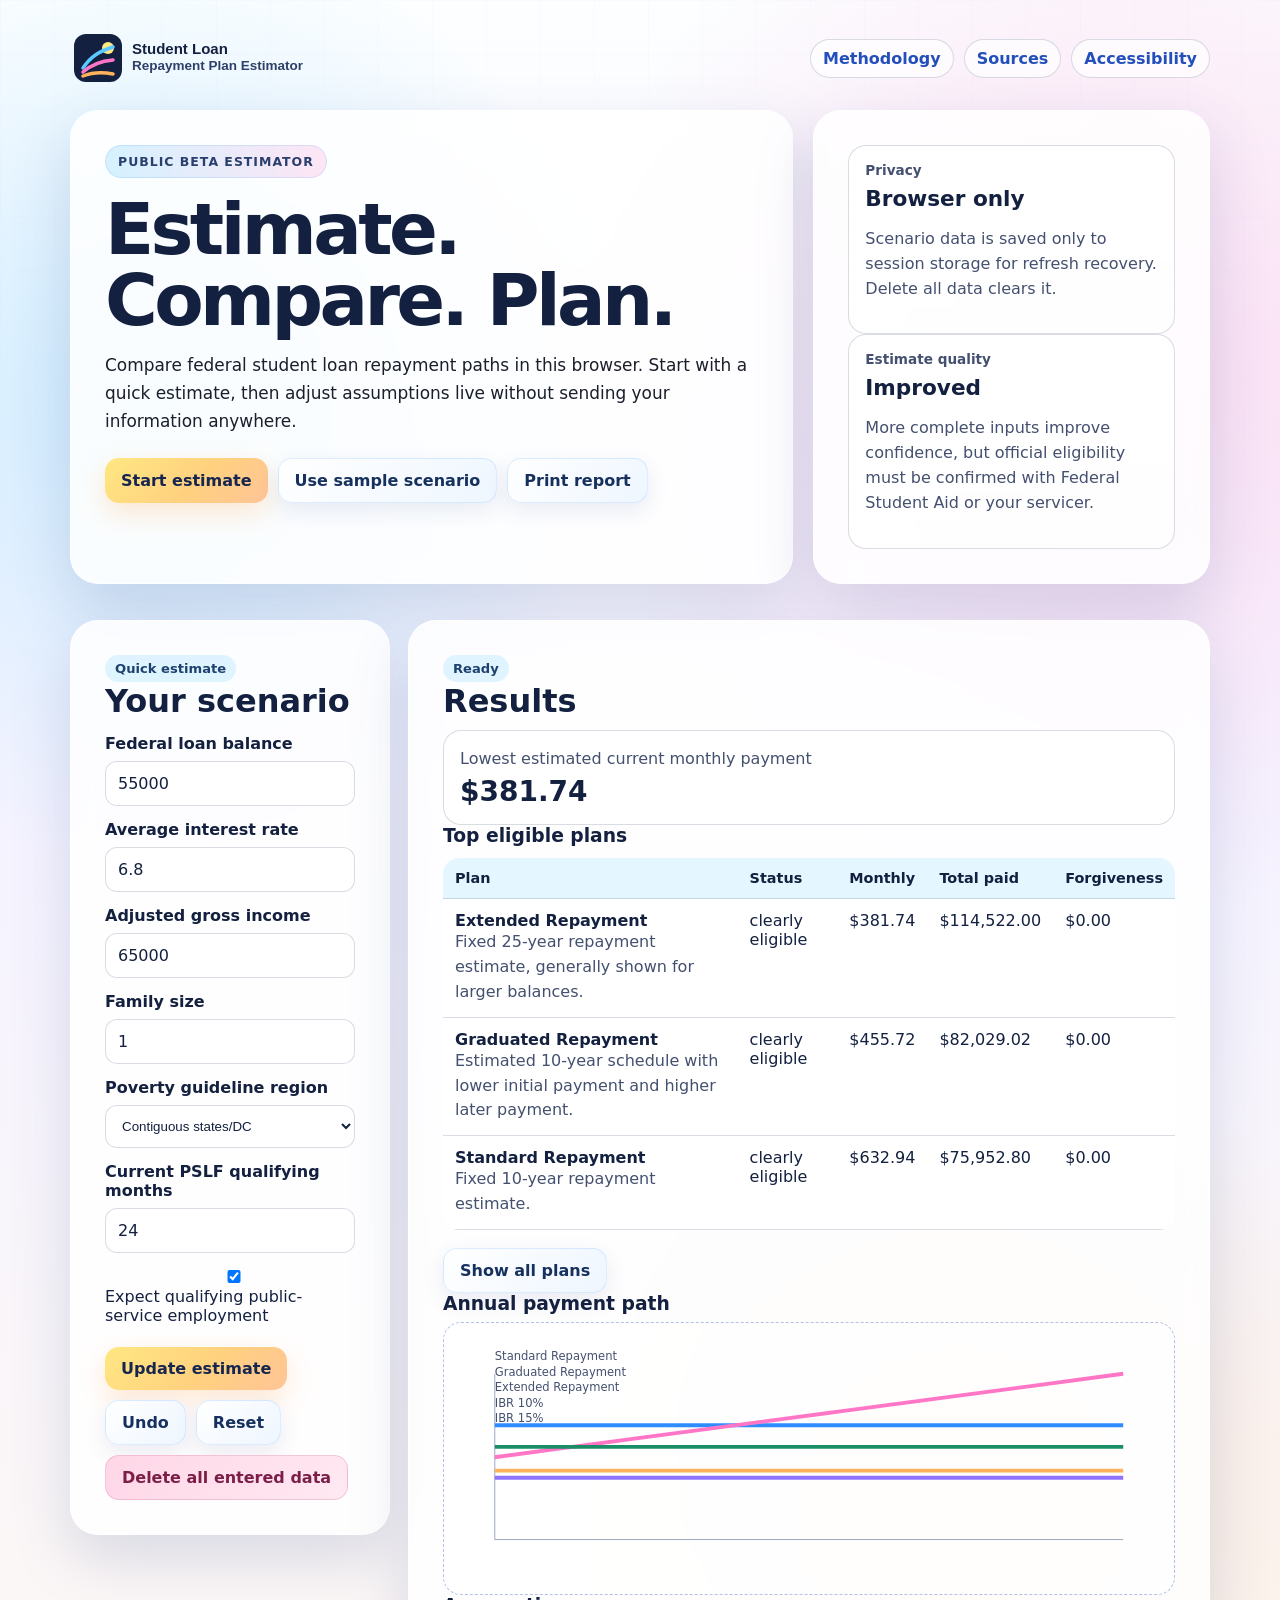
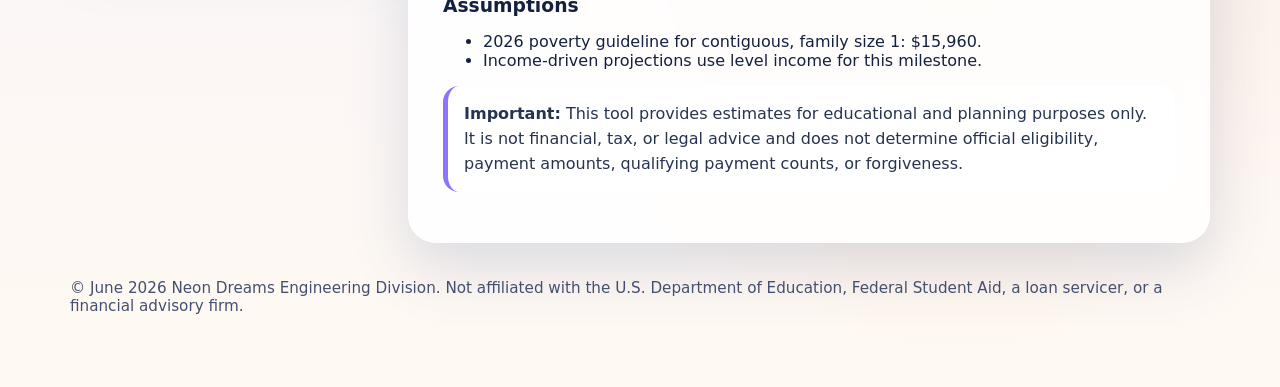
==== commit 4e7efeeb: "Merge branch 'main' into codex/summarize-repo-files-content" ====
--- a/index.html
+++ b/index.html
@@ -47,77 +47,18 @@
       </section>
 
       <section class="workspace" id="estimator" aria-labelledby="form-title">
-        <form class="panel onboarding" id="scenarioForm">
-          <span class="chip">Guided estimate</span>
+        <form class="panel" id="scenarioForm">
+          <span class="chip">Quick estimate</span>
           <h2 id="form-title">Your scenario</h2>
-          <p class="note">Move through the PRD Phase 1 onboarding steps. You can skip optional details and keep results visible while you refine inputs.</p>
-          <ol class="stepper" aria-label="Estimator progress">
-            <li data-step-indicator="1" class="active">Loan overview</li>
-            <li data-step-indicator="2">Types & dates</li>
-            <li data-step-indicator="3">Income</li>
-            <li data-step-indicator="4">History</li>
-            <li data-step-indicator="5">Review</li>
-          </ol>
-          <div id="validationMessages" class="error-summary" role="alert"></div>
-
-          <fieldset class="onboarding-step" data-onboarding-step="1">
-            <legend>Step 1 of 5: Loan overview</legend>
-            <fieldset class="mode-toggle"><legend>Estimate mode</legend><label><input id="modeQuick" name="mode" type="radio" value="quick" checked> Quick</label><label><input id="modeDetailed" name="mode" type="radio" value="detailed"> Detailed</label></fieldset>
-            <p class="why-we-ask"><strong>Why we ask:</strong> Balance, rate, and mode determine whether the estimator can show a quick aggregate estimate or needs loan-level details.</p>
-            <div class="input-row"><label for="balanceDollars">Federal loan balance</label><input id="balanceDollars" type="number" min="0" step="500" value="55000" inputmode="decimal"></div>
-            <div class="input-row"><label for="interestRatePercent">Average interest rate</label><input id="interestRatePercent" type="number" min="0" max="30" step="0.1" value="6.8" inputmode="decimal"></div>
-            <label class="input-row"><span><input id="balanceUnknown" type="checkbox"> I do not know my exact balance yet</span></label>
-            <div class="detailed-only" id="loanLevelEntry">
-              <h3>Detailed loan entry starter</h3>
-              <p class="note">Phase 1 adds the workflow shell for loan-level entries. Later phases will add repeatable loan cards and per-loan calculations.</p>
-              <div class="input-row"><label for="loanNickname">Loan nickname</label><input id="loanNickname" type="text" value="Primary federal loan"></div>
-              <div class="input-row"><label for="accruedInterestDollars">Accrued interest, if known</label><input id="accruedInterestDollars" type="number" min="0" step="100" value="0"></div>
-            </div>
-          </fieldset>
-
-          <fieldset class="onboarding-step hidden" data-onboarding-step="2">
-            <legend>Step 2 of 5: Loan types and dates</legend>
-            <p class="why-we-ask"><strong>Why we ask:</strong> Program, type, disbursement dates, and consolidation history can change eligibility for Direct, FFEL, Perkins, Parent PLUS, legacy IDR, RAP, and Tiered Standard plans.</p>
-            <div class="input-row"><label for="loanProgram">Loan program</label><select id="loanProgram"><option value="direct">Direct Loan</option><option value="ffel">FFEL</option><option value="perkins">Perkins</option><option value="unknown">I do not know</option></select></div>
-            <div class="input-row"><label for="loanType">Loan type</label><select id="loanType"><option value="direct-unsubsidized">Direct unsubsidized/subsidized</option><option value="parent-plus">Parent PLUS</option><option value="consolidation">Consolidation loan</option><option value="unknown">I do not know</option></select></div>
-            <div class="input-row"><label for="firstBorrowedDate">First borrowed date <span class="note">optional</span></label><input id="firstBorrowedDate" type="date" value="2020-09-01"></div>
-            <div class="input-row"><label for="repaymentStartDate">Repayment start date <span class="note">optional</span></label><input id="repaymentStartDate" type="date" value="2021-11-01"></div>
-            <label class="input-row"><span><input id="skipLoanDates" type="checkbox"> Skip exact dates for now</span></label>
-            <label class="input-row"><span><input id="consolidated" type="checkbox"> Loan has consolidation history</span></label>
-          </fieldset>
-
-          <fieldset class="onboarding-step hidden" data-onboarding-step="3">
-            <legend>Step 3 of 5: Income and household</legend>
-            <p class="why-we-ask"><strong>Why we ask:</strong> Income, family size, filing status, and region drive discretionary-income formulas and estimate quality.</p>
-            <div class="input-row"><label for="agiDollars">Adjusted gross income</label><input id="agiDollars" type="number" min="0" step="1000" value="65000" inputmode="decimal"></div>
-            <div class="input-row"><label for="familySize">Family size</label><input id="familySize" type="number" min="1" step="1" value="1" inputmode="numeric"></div>
-            <div class="input-row"><label for="povertyRegion">Poverty guideline region</label><select id="povertyRegion"><option value="contiguous">Contiguous states/DC</option><option value="alaska">Alaska</option><option value="hawaii">Hawaii</option></select></div>
-            <div class="input-row"><label for="taxFilingStatus">Tax filing status</label><select id="taxFilingStatus"><option value="single">Single</option><option value="married-joint">Married filing jointly</option><option value="married-separate">Married filing separately</option><option value="unknown">I do not know yet</option></select></div>
-            <div class="input-row"><label for="spouseAgiDollars">Spouse AGI, if applicable</label><input id="spouseAgiDollars" type="number" min="0" step="1000" value="0" inputmode="decimal"></div>
-          </fieldset>
-
-          <fieldset class="onboarding-step hidden" data-onboarding-step="4">
-            <legend>Step 4 of 5: Forgiveness and repayment history</legend>
-            <p class="why-we-ask"><strong>Why we ask:</strong> Existing IDR and PSLF months can change forgiveness timing and whether a low payment is actually useful.</p>
-            <div class="input-row"><label for="pslfMonths">Current PSLF qualifying months</label><input id="pslfMonths" type="number" min="0" max="120" step="1" value="24" inputmode="numeric"></div>
-            <div class="input-row"><label for="idrMonths">Current IDR qualifying months, if known</label><input id="idrMonths" type="number" min="0" max="360" step="1" value="0" inputmode="numeric"></div>
-            <label class="input-row"><span><input id="publicService" type="checkbox" checked> Expect qualifying public-service employment</span></label>
-            <label class="input-row"><span><input id="skipRepaymentHistory" type="checkbox"> Skip detailed repayment history for now</span></label>
-          </fieldset>
-
-          <fieldset class="onboarding-step hidden" data-onboarding-step="5">
-            <legend>Step 5 of 5: Assumptions review</legend>
-            <p class="why-we-ask"><strong>Why we ask:</strong> Assumptions make the estimate transparent and identify what would most improve confidence.</p>
-            <div class="assumption-list" id="scenarioReview"></div>
-            <p class="note">You can edit any prior step or update the estimate now. Results remain visible and recalculate after edits.</p>
-          </fieldset>
-
-          <div class="actions step-actions">
-            <button class="btn-secondary" id="prevStepBtn" type="button">Back</button>
-            <button class="btn-secondary" id="nextStepBtn" type="button">Next</button>
-            <button class="btn-primary" type="submit">Update estimate</button>
-          </div>
-          <div class="actions"><button class="btn-secondary" id="undoBtn" type="button" disabled>Undo</button><button class="btn-secondary" id="resetBtn" type="button">Reset</button><button class="btn-danger" id="deleteBtn" type="button">Delete all entered data</button></div>
+          <div id="validationMessages" class="note" role="alert"></div>
+          <div class="input-row"><label for="balanceDollars">Federal loan balance</label><input id="balanceDollars" type="number" min="0" step="500" value="55000" inputmode="decimal"></div>
+          <div class="input-row"><label for="interestRatePercent">Average interest rate</label><input id="interestRatePercent" type="number" min="0" max="30" step="0.1" value="6.8" inputmode="decimal"></div>
+          <div class="input-row"><label for="agiDollars">Adjusted gross income</label><input id="agiDollars" type="number" min="0" step="1000" value="65000" inputmode="decimal"></div>
+          <div class="input-row"><label for="familySize">Family size</label><input id="familySize" type="number" min="1" step="1" value="1" inputmode="numeric"></div>
+          <div class="input-row"><label for="povertyRegion">Poverty guideline region</label><select id="povertyRegion"><option value="contiguous">Contiguous states/DC</option><option value="alaska">Alaska</option><option value="hawaii">Hawaii</option></select></div>
+          <div class="input-row"><label for="pslfMonths">Current PSLF qualifying months</label><input id="pslfMonths" type="number" min="0" max="120" step="1" value="24" inputmode="numeric"></div>
+          <label class="input-row"><span><input id="publicService" type="checkbox" checked> Expect qualifying public-service employment</span></label>
+          <div class="actions"><button class="btn-primary" type="submit">Update estimate</button><button class="btn-secondary" id="undoBtn" type="button" disabled>Undo</button><button class="btn-secondary" id="resetBtn" type="button">Reset</button><button class="btn-danger" id="deleteBtn" type="button">Delete all entered data</button></div>
         </form>
 
         <section class="panel" aria-labelledby="results-title">
@@ -130,8 +71,8 @@
           <button class="btn-secondary" id="toggleAllPlans" type="button">Show all plans</button>
           <div id="allPlansWrap" class="hidden"><h3>All modeled plans</h3><div class="table-wrap"><table><thead><tr><th>Plan</th><th>Status</th><th>Monthly</th><th>Annual</th><th>Notes</th></tr></thead><tbody id="allPlanRows"></tbody></table></div></div>
           <h3>Annual payment path</h3>
-          <div id="chart" class="chart-placeholder"></div><div id="chartTable" class="table-wrap" aria-label="Accessible chart data table"></div>
-          <h3>Plan details</h3><div id="planDetails" class="plan-details"></div><h3>Recommendations</h3><ul id="recommendations"></ul><h3>Assumptions</h3>
+          <div id="chart" class="chart-placeholder"></div>
+          <h3>Assumptions</h3>
           <ul id="assumptions"></ul>
           <p class="disclaimer"><strong>Important:</strong> This tool provides estimates for educational and planning purposes only. It is not financial, tax, or legal advice and does not determine official eligibility, payment amounts, qualifying payment counts, or forgiveness.</p>
         </section>
--- a/css/components.css
+++ b/css/components.css
@@ -35,15 +35,3 @@
 .btn-danger { background: linear-gradient(135deg, #ffd6e7, #ffe9f2); color: #7b1f49; border: 1px solid rgba(180,59,99,.18); }
 svg.payment-chart { width: 100%; min-height: 220px; }
 svg.payment-chart text { fill: var(--muted); font-size: 12px; }
-
-.stepper { display: grid; gap: .5rem; margin: 1rem 0; padding: 0; list-style: none; }
-.stepper li { border: 1px solid var(--color-border, #d7deef); border-radius: 999px; padding: .45rem .7rem; color: var(--color-muted, #52627d); font-weight: 700; }
-.stepper li.active { background: #e7f8ff; border-color: #8fdcff; color: #12204a; }
-.onboarding-step { border: 0; margin: 0; padding: 0; }
-.onboarding-step legend { font-size: 1.05rem; font-weight: 800; margin-bottom: .75rem; }
-.why-we-ask, .error-summary { border-left: 4px solid #8f73ff; background: #f7f4ff; border-radius: .75rem; padding: .75rem; }
-.error-summary:empty { display: none; }
-.detailed-only { border: 1px dashed #9fb2d4; border-radius: 1rem; padding: .75rem; margin: .75rem 0; }
-.assumption-list { display: grid; gap: .5rem; }
-.review-item { border: 1px solid #d7deef; border-radius: .75rem; padding: .55rem .7rem; }
-@media (min-width: 760px) { .stepper { grid-template-columns: repeat(5, minmax(0, 1fr)); } }
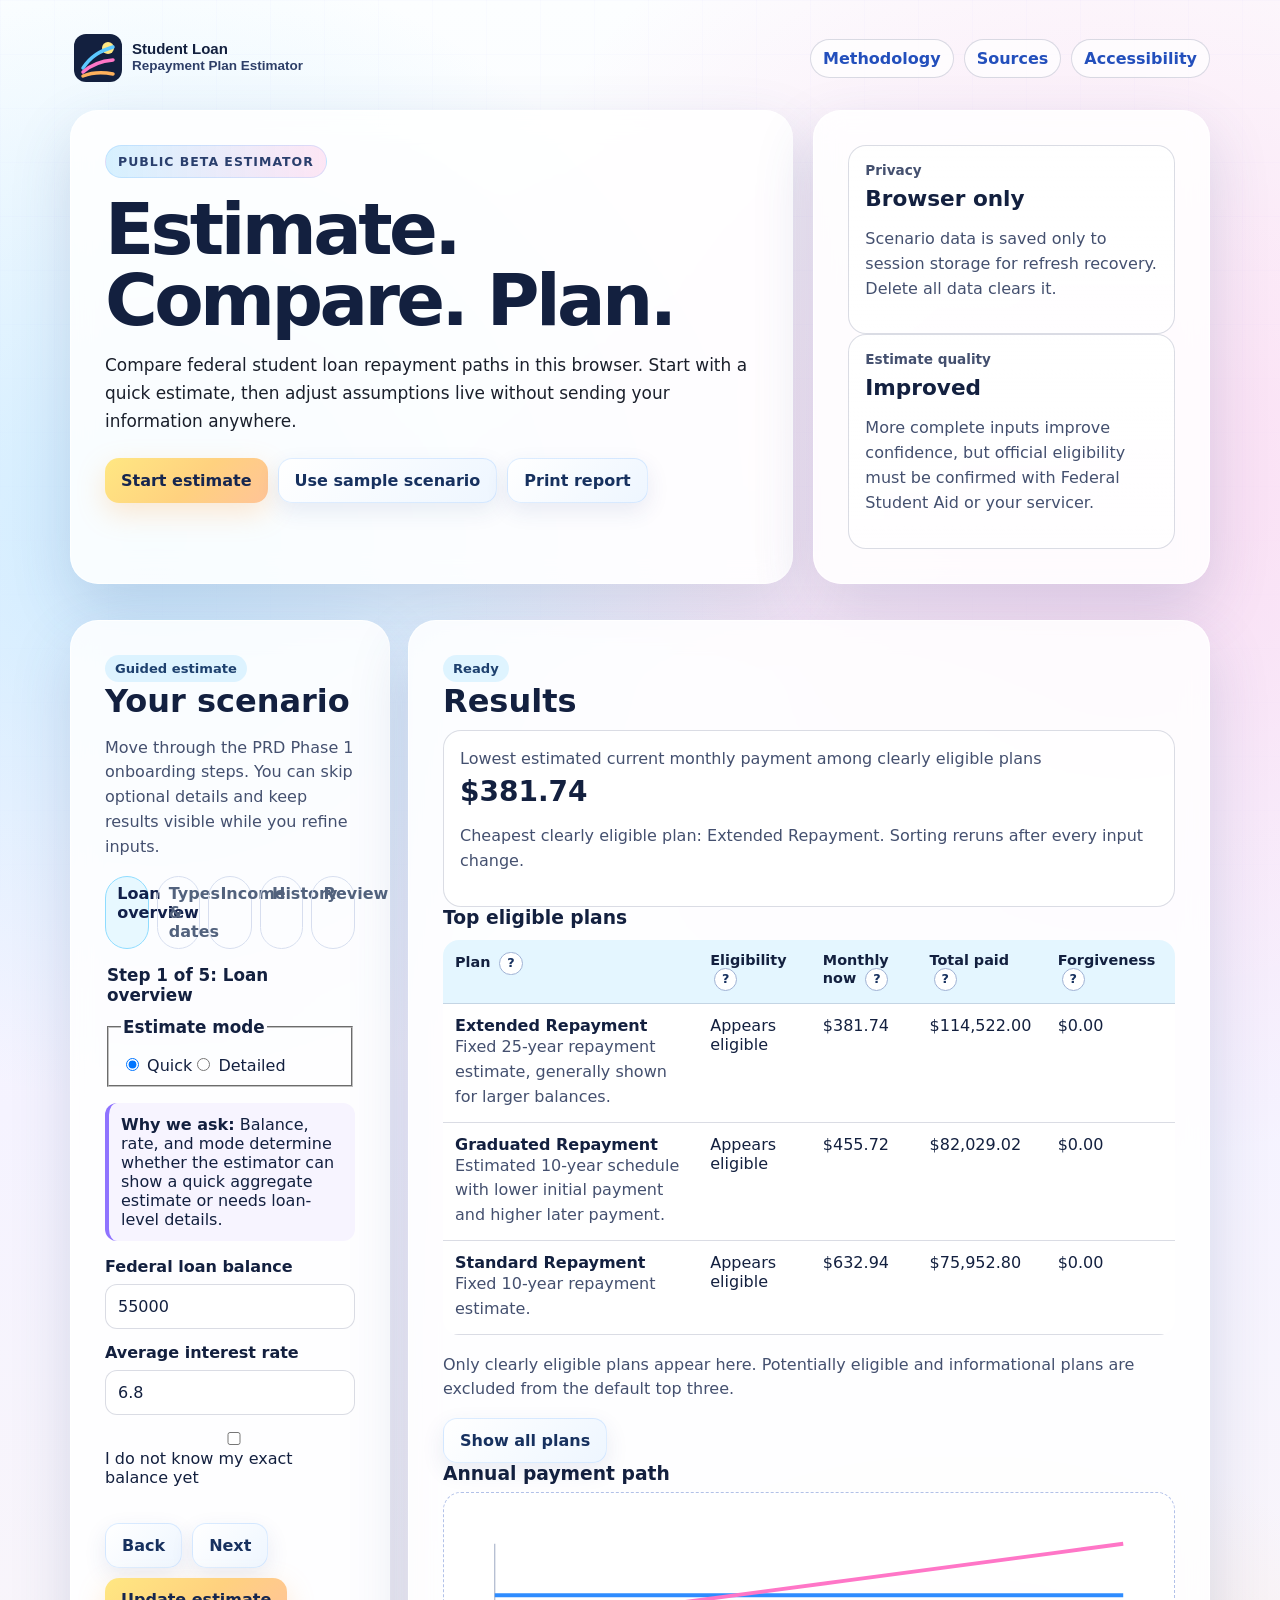
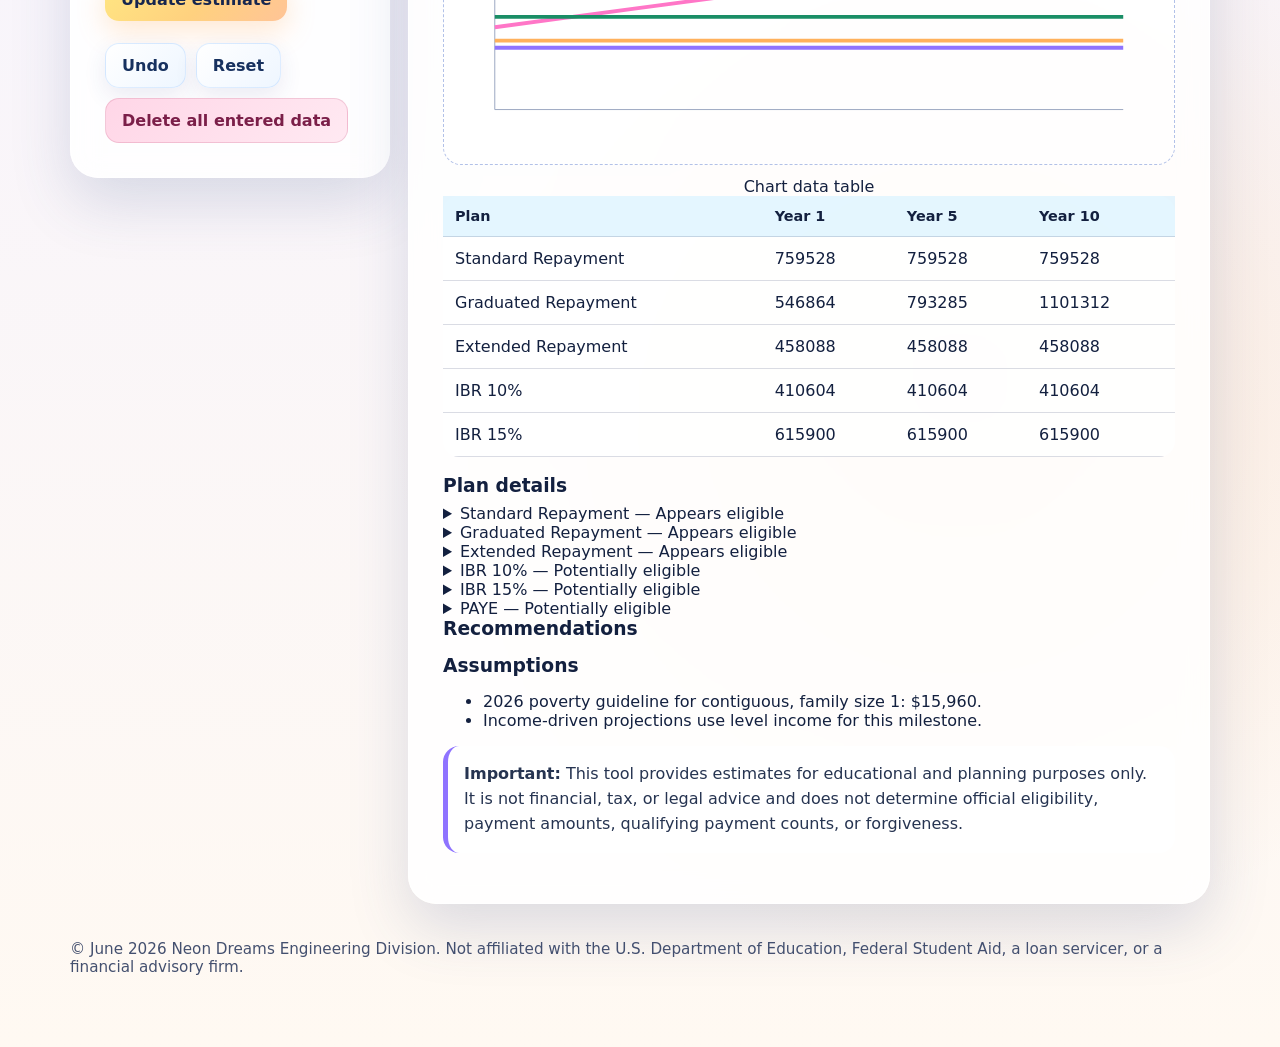
==== commit f715b882: "Build phase 2 results workspace" ====
--- a/index.html
+++ b/index.html
@@ -47,32 +47,91 @@
       </section>
 
       <section class="workspace" id="estimator" aria-labelledby="form-title">
-        <form class="panel" id="scenarioForm">
-          <span class="chip">Quick estimate</span>
+        <form class="panel onboarding" id="scenarioForm">
+          <span class="chip">Guided estimate</span>
           <h2 id="form-title">Your scenario</h2>
-          <div id="validationMessages" class="note" role="alert"></div>
-          <div class="input-row"><label for="balanceDollars">Federal loan balance</label><input id="balanceDollars" type="number" min="0" step="500" value="55000" inputmode="decimal"></div>
-          <div class="input-row"><label for="interestRatePercent">Average interest rate</label><input id="interestRatePercent" type="number" min="0" max="30" step="0.1" value="6.8" inputmode="decimal"></div>
-          <div class="input-row"><label for="agiDollars">Adjusted gross income</label><input id="agiDollars" type="number" min="0" step="1000" value="65000" inputmode="decimal"></div>
-          <div class="input-row"><label for="familySize">Family size</label><input id="familySize" type="number" min="1" step="1" value="1" inputmode="numeric"></div>
-          <div class="input-row"><label for="povertyRegion">Poverty guideline region</label><select id="povertyRegion"><option value="contiguous">Contiguous states/DC</option><option value="alaska">Alaska</option><option value="hawaii">Hawaii</option></select></div>
-          <div class="input-row"><label for="pslfMonths">Current PSLF qualifying months</label><input id="pslfMonths" type="number" min="0" max="120" step="1" value="24" inputmode="numeric"></div>
-          <label class="input-row"><span><input id="publicService" type="checkbox" checked> Expect qualifying public-service employment</span></label>
-          <div class="actions"><button class="btn-primary" type="submit">Update estimate</button><button class="btn-secondary" id="undoBtn" type="button" disabled>Undo</button><button class="btn-secondary" id="resetBtn" type="button">Reset</button><button class="btn-danger" id="deleteBtn" type="button">Delete all entered data</button></div>
+          <p class="note">Move through the PRD Phase 1 onboarding steps. You can skip optional details and keep results visible while you refine inputs.</p>
+          <ol class="stepper" aria-label="Estimator progress">
+            <li data-step-indicator="1" class="active">Loan overview</li>
+            <li data-step-indicator="2">Types & dates</li>
+            <li data-step-indicator="3">Income</li>
+            <li data-step-indicator="4">History</li>
+            <li data-step-indicator="5">Review</li>
+          </ol>
+          <div id="validationMessages" class="error-summary" role="alert"></div>
+
+          <fieldset class="onboarding-step" data-onboarding-step="1">
+            <legend>Step 1 of 5: Loan overview</legend>
+            <fieldset class="mode-toggle"><legend>Estimate mode</legend><label><input id="modeQuick" name="mode" type="radio" value="quick" checked> Quick</label><label><input id="modeDetailed" name="mode" type="radio" value="detailed"> Detailed</label></fieldset>
+            <p class="why-we-ask"><strong>Why we ask:</strong> Balance, rate, and mode determine whether the estimator can show a quick aggregate estimate or needs loan-level details.</p>
+            <div class="input-row"><label for="balanceDollars">Federal loan balance</label><input id="balanceDollars" type="number" min="0" step="500" value="55000" inputmode="decimal"></div>
+            <div class="input-row"><label for="interestRatePercent">Average interest rate</label><input id="interestRatePercent" type="number" min="0" max="30" step="0.1" value="6.8" inputmode="decimal"></div>
+            <label class="input-row"><span><input id="balanceUnknown" type="checkbox"> I do not know my exact balance yet</span></label>
+            <div class="detailed-only" id="loanLevelEntry">
+              <h3>Detailed loan entry starter</h3>
+              <p class="note">Phase 1 adds the workflow shell for loan-level entries. Later phases will add repeatable loan cards and per-loan calculations.</p>
+              <div class="input-row"><label for="loanNickname">Loan nickname</label><input id="loanNickname" type="text" value="Primary federal loan"></div>
+              <div class="input-row"><label for="accruedInterestDollars">Accrued interest, if known</label><input id="accruedInterestDollars" type="number" min="0" step="100" value="0"></div>
+            </div>
+          </fieldset>
+
+          <fieldset class="onboarding-step hidden" data-onboarding-step="2">
+            <legend>Step 2 of 5: Loan types and dates</legend>
+            <p class="why-we-ask"><strong>Why we ask:</strong> Program, type, disbursement dates, and consolidation history can change eligibility for Direct, FFEL, Perkins, Parent PLUS, legacy IDR, RAP, and Tiered Standard plans.</p>
+            <div class="input-row"><label for="loanProgram">Loan program</label><select id="loanProgram"><option value="direct">Direct Loan</option><option value="ffel">FFEL</option><option value="perkins">Perkins</option><option value="unknown">I do not know</option></select></div>
+            <div class="input-row"><label for="loanType">Loan type</label><select id="loanType"><option value="direct-unsubsidized">Direct unsubsidized/subsidized</option><option value="parent-plus">Parent PLUS</option><option value="consolidation">Consolidation loan</option><option value="unknown">I do not know</option></select></div>
+            <div class="input-row"><label for="firstBorrowedDate">First borrowed date <span class="note">optional</span></label><input id="firstBorrowedDate" type="date" value="2020-09-01"></div>
+            <div class="input-row"><label for="repaymentStartDate">Repayment start date <span class="note">optional</span></label><input id="repaymentStartDate" type="date" value="2021-11-01"></div>
+            <label class="input-row"><span><input id="skipLoanDates" type="checkbox"> Skip exact dates for now</span></label>
+            <label class="input-row"><span><input id="consolidated" type="checkbox"> Loan has consolidation history</span></label>
+          </fieldset>
+
+          <fieldset class="onboarding-step hidden" data-onboarding-step="3">
+            <legend>Step 3 of 5: Income and household</legend>
+            <p class="why-we-ask"><strong>Why we ask:</strong> Income, family size, filing status, and region drive discretionary-income formulas and estimate quality.</p>
+            <div class="input-row"><label for="agiDollars">Adjusted gross income</label><input id="agiDollars" type="number" min="0" step="1000" value="65000" inputmode="decimal"></div>
+            <div class="input-row"><label for="familySize">Family size</label><input id="familySize" type="number" min="1" step="1" value="1" inputmode="numeric"></div>
+            <div class="input-row"><label for="povertyRegion">Poverty guideline region</label><select id="povertyRegion"><option value="contiguous">Contiguous states/DC</option><option value="alaska">Alaska</option><option value="hawaii">Hawaii</option></select></div>
+            <div class="input-row"><label for="taxFilingStatus">Tax filing status</label><select id="taxFilingStatus"><option value="single">Single</option><option value="married-joint">Married filing jointly</option><option value="married-separate">Married filing separately</option><option value="unknown">I do not know yet</option></select></div>
+            <div class="input-row"><label for="spouseAgiDollars">Spouse AGI, if applicable</label><input id="spouseAgiDollars" type="number" min="0" step="1000" value="0" inputmode="decimal"></div>
+          </fieldset>
+
+          <fieldset class="onboarding-step hidden" data-onboarding-step="4">
+            <legend>Step 4 of 5: Forgiveness and repayment history</legend>
+            <p class="why-we-ask"><strong>Why we ask:</strong> Existing IDR and PSLF months can change forgiveness timing and whether a low payment is actually useful.</p>
+            <div class="input-row"><label for="pslfMonths">Current PSLF qualifying months</label><input id="pslfMonths" type="number" min="0" max="120" step="1" value="24" inputmode="numeric"></div>
+            <div class="input-row"><label for="idrMonths">Current IDR qualifying months, if known</label><input id="idrMonths" type="number" min="0" max="360" step="1" value="0" inputmode="numeric"></div>
+            <label class="input-row"><span><input id="publicService" type="checkbox" checked> Expect qualifying public-service employment</span></label>
+            <label class="input-row"><span><input id="skipRepaymentHistory" type="checkbox"> Skip detailed repayment history for now</span></label>
+          </fieldset>
+
+          <fieldset class="onboarding-step hidden" data-onboarding-step="5">
+            <legend>Step 5 of 5: Assumptions review</legend>
+            <p class="why-we-ask"><strong>Why we ask:</strong> Assumptions make the estimate transparent and identify what would most improve confidence.</p>
+            <div class="assumption-list" id="scenarioReview"></div>
+            <p class="note">You can edit any prior step or update the estimate now. Results remain visible and recalculate after edits.</p>
+          </fieldset>
+
+          <div class="actions step-actions">
+            <button class="btn-secondary" id="prevStepBtn" type="button">Back</button>
+            <button class="btn-secondary" id="nextStepBtn" type="button">Next</button>
+            <button class="btn-primary" type="submit">Update estimate</button>
+          </div>
+          <div class="actions"><button class="btn-secondary" id="undoBtn" type="button" disabled>Undo</button><button class="btn-secondary" id="resetBtn" type="button">Reset</button><button class="btn-danger" id="deleteBtn" type="button">Delete all entered data</button></div>
         </form>
 
         <section class="panel" aria-labelledby="results-title">
           <span class="chip" id="statusChip">Ready</span>
           <h2 id="results-title">Results</h2>
           <div id="liveStatus" class="visually-hidden" aria-live="polite"></div>
-          <div class="result-card"><span class="note">Lowest estimated current monthly payment</span><strong id="lowestPayment">—</strong></div>
+          <div class="result-card"><span class="note">Lowest estimated current monthly payment among clearly eligible plans</span><strong id="lowestPayment">—</strong><p class="note" id="sortSummary">Top plans sort by monthly payment, then projected total borrower payments.</p></div>
           <h3>Top eligible plans</h3>
-          <div class="table-wrap"><table><thead><tr><th>Plan</th><th>Status</th><th>Monthly</th><th>Total paid</th><th>Forgiveness</th></tr></thead><tbody id="topPlanRows"></tbody></table></div>
+          <div class="table-wrap"><table><thead><tr><th>Plan <button class="info-button" type="button" data-help="The federal repayment option being estimated.">?</button></th><th>Eligibility <button class="info-button" type="button" data-help="Whether the plan appears available based on your entries.">?</button></th><th>Monthly now <button class="info-button" type="button" data-help="Estimated required monthly payment using today’s inputs.">?</button></th><th>Total paid <button class="info-button" type="button" data-help="Projected borrower payments over the modeled path.">?</button></th><th>Forgiveness <button class="info-button" type="button" data-help="Projected remaining balance forgiven, before tax assumptions.">?</button></th></tr></thead><tbody id="topPlanRows"></tbody></table></div><p class="note" id="topPlanNote"></p><div id="tableHelp" class="table-help" role="status" aria-live="polite"></div>
           <button class="btn-secondary" id="toggleAllPlans" type="button">Show all plans</button>
-          <div id="allPlansWrap" class="hidden"><h3>All modeled plans</h3><div class="table-wrap"><table><thead><tr><th>Plan</th><th>Status</th><th>Monthly</th><th>Annual</th><th>Notes</th></tr></thead><tbody id="allPlanRows"></tbody></table></div></div>
+          <div id="allPlansWrap" class="hidden"><h3>All modeled plans</h3><p class="note">Grouped by eligibility status so potentially eligible or unavailable plans do not occupy the default top-three positions.</p><div class="table-wrap"><table><thead><tr><th>Plan <button class="info-button" type="button" data-help="The federal repayment option being estimated.">?</button></th><th>Eligibility <button class="info-button" type="button" data-help="Whether the plan appears available based on your entries.">?</button></th><th>Monthly now <button class="info-button" type="button" data-help="Estimated required monthly payment using today’s inputs.">?</button></th><th>Annual now <button class="info-button" type="button" data-help="Estimated payments during the first 12 months.">?</button></th><th>Notes <button class="info-button" type="button" data-help="Missing information, disqualifying facts, or plan caveats.">?</button></th></tr></thead><tbody id="allPlanRows"></tbody></table></div></div>
           <h3>Annual payment path</h3>
-          <div id="chart" class="chart-placeholder"></div>
-          <h3>Assumptions</h3>
+          <div id="chart" class="chart-placeholder"></div><div id="chartTable" class="table-wrap" aria-label="Accessible chart data table"></div>
+          <h3>Plan details</h3><div id="planDetails" class="plan-details"></div><h3>Recommendations</h3><ul id="recommendations"></ul><h3>Assumptions</h3>
           <ul id="assumptions"></ul>
           <p class="disclaimer"><strong>Important:</strong> This tool provides estimates for educational and planning purposes only. It is not financial, tax, or legal advice and does not determine official eligibility, payment amounts, qualifying payment counts, or forgiveness.</p>
         </section>
--- a/css/components.css
+++ b/css/components.css
@@ -35,3 +35,19 @@
 .btn-danger { background: linear-gradient(135deg, #ffd6e7, #ffe9f2); color: #7b1f49; border: 1px solid rgba(180,59,99,.18); }
 svg.payment-chart { width: 100%; min-height: 220px; }
 svg.payment-chart text { fill: var(--muted); font-size: 12px; }
+
+.stepper { display: grid; gap: .5rem; margin: 1rem 0; padding: 0; list-style: none; }
+.stepper li { border: 1px solid var(--color-border, #d7deef); border-radius: 999px; padding: .45rem .7rem; color: var(--color-muted, #52627d); font-weight: 700; }
+.stepper li.active { background: #e7f8ff; border-color: #8fdcff; color: #12204a; }
+.onboarding-step { border: 0; margin: 0; padding: 0; }
+.onboarding-step legend { font-size: 1.05rem; font-weight: 800; margin-bottom: .75rem; }
+.why-we-ask, .error-summary { border-left: 4px solid #8f73ff; background: #f7f4ff; border-radius: .75rem; padding: .75rem; }
+.error-summary:empty { display: none; }
+.detailed-only { border: 1px dashed #9fb2d4; border-radius: 1rem; padding: .75rem; margin: .75rem 0; }
+.assumption-list { display: grid; gap: .5rem; }
+.review-item { border: 1px solid #d7deef; border-radius: .75rem; padding: .55rem .7rem; }
+@media (min-width: 760px) { .stepper { grid-template-columns: repeat(5, minmax(0, 1fr)); } }
+.info-button { width: 1.45rem; min-height: 1.45rem; border-radius: 999px; padding: 0; margin-left: .25rem; font-size: .8rem; line-height: 1; background: #fff; border: 1px solid #9fb2d4; color: #17315f; }
+.table-help { min-height: 2.25rem; border: 1px solid #d7deef; border-radius: .75rem; padding: .55rem .7rem; background: #f8fbff; color: #263451; margin: .5rem 0 1rem; }
+.table-help:empty { display: none; }
+.group-row th { background: #eef6ff; color: #12204a; font-size: .95rem; text-transform: uppercase; letter-spacing: .04em; }
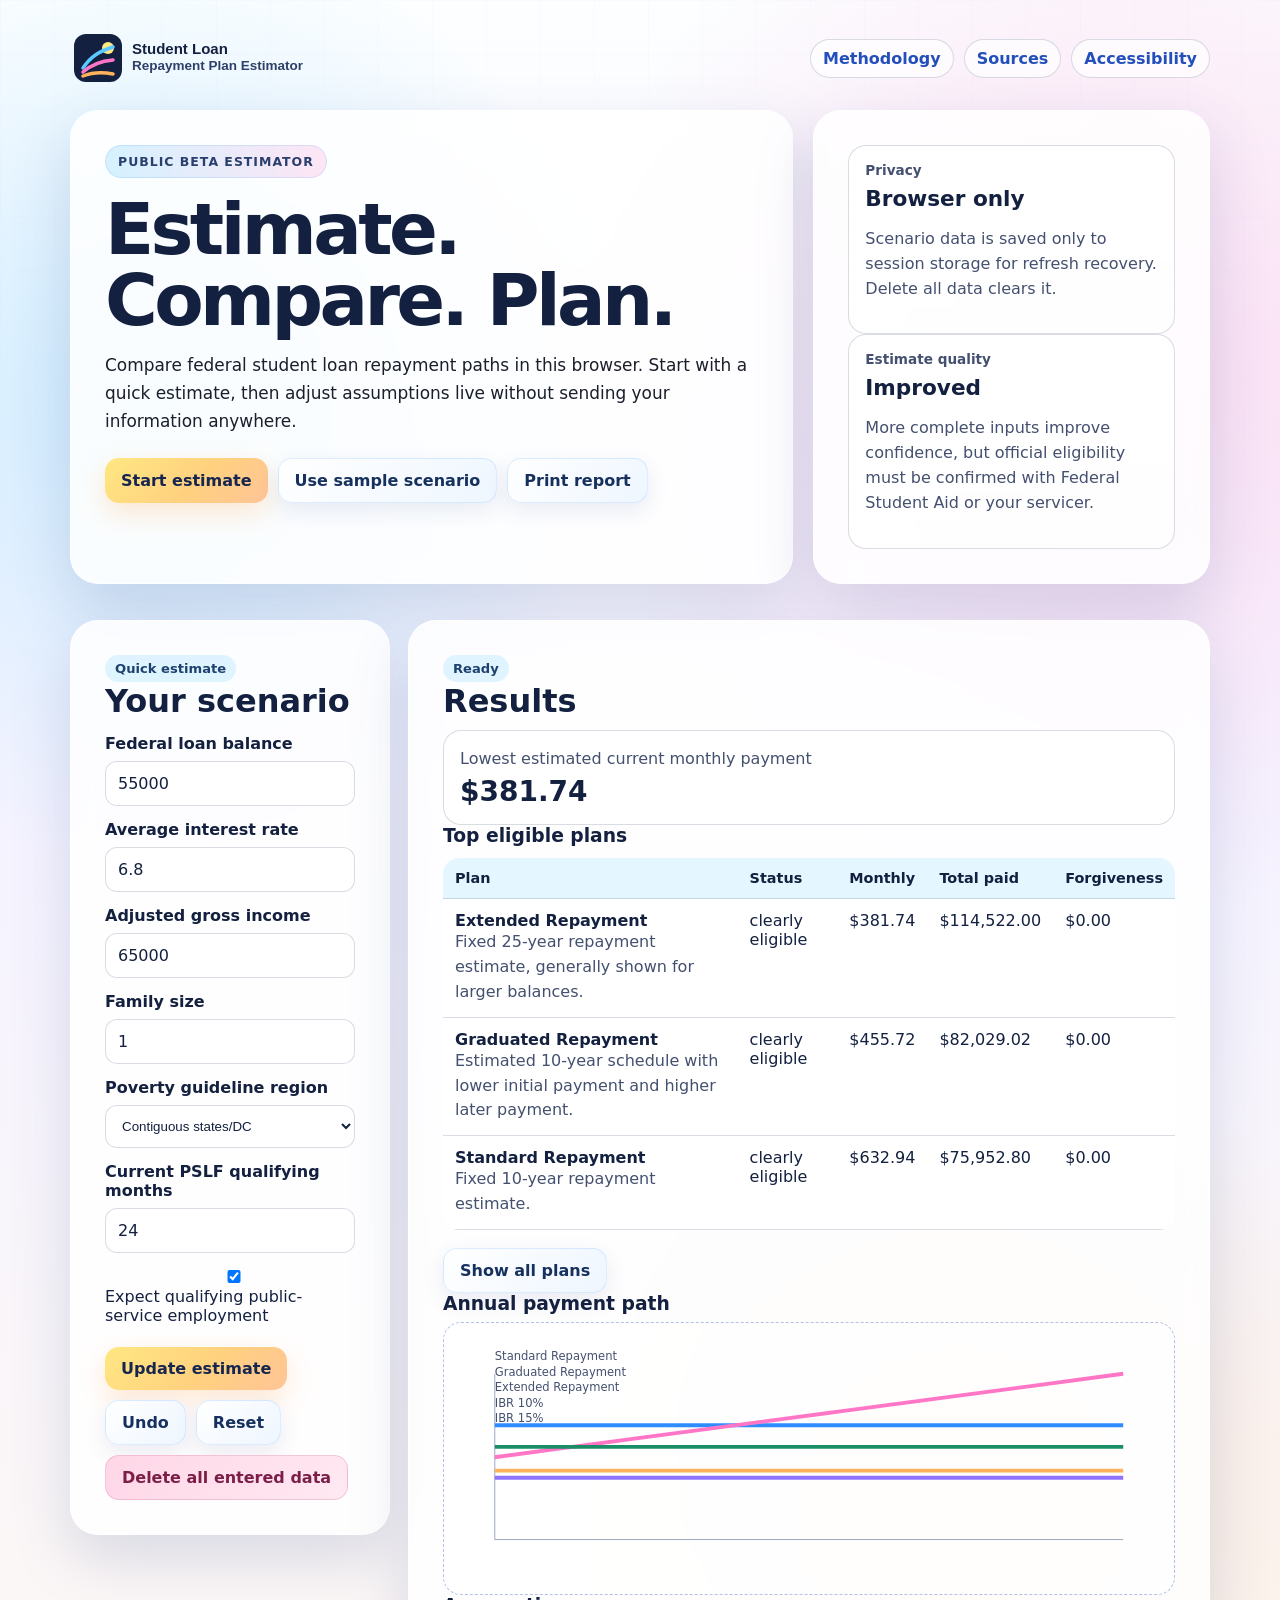
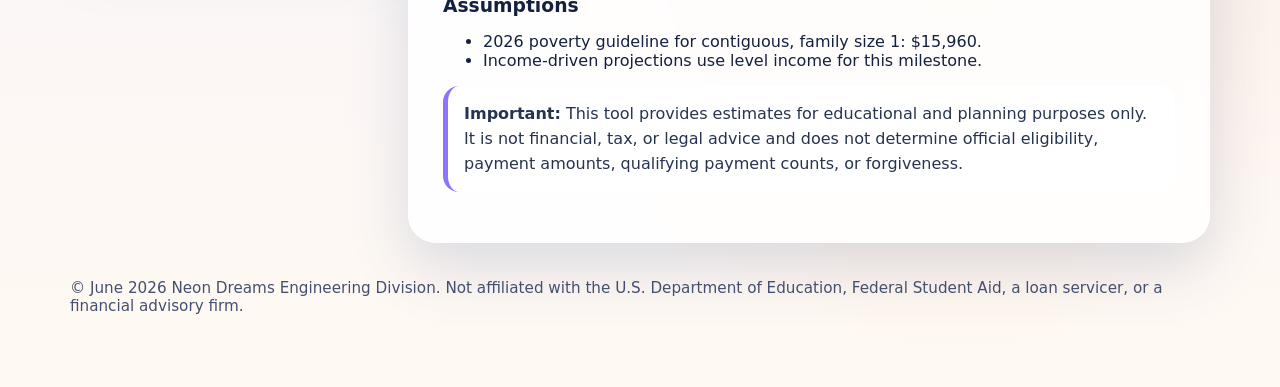
==== commit 5269c4eb: "Merge branch 'main' into codex/summarize-repo-files-content" ====
--- a/index.html
+++ b/index.html
@@ -47,91 +47,32 @@
       </section>
 
       <section class="workspace" id="estimator" aria-labelledby="form-title">
-        <form class="panel onboarding" id="scenarioForm">
-          <span class="chip">Guided estimate</span>
+        <form class="panel" id="scenarioForm">
+          <span class="chip">Quick estimate</span>
           <h2 id="form-title">Your scenario</h2>
-          <p class="note">Move through the PRD Phase 1 onboarding steps. You can skip optional details and keep results visible while you refine inputs.</p>
-          <ol class="stepper" aria-label="Estimator progress">
-            <li data-step-indicator="1" class="active">Loan overview</li>
-            <li data-step-indicator="2">Types & dates</li>
-            <li data-step-indicator="3">Income</li>
-            <li data-step-indicator="4">History</li>
-            <li data-step-indicator="5">Review</li>
-          </ol>
-          <div id="validationMessages" class="error-summary" role="alert"></div>
-
-          <fieldset class="onboarding-step" data-onboarding-step="1">
-            <legend>Step 1 of 5: Loan overview</legend>
-            <fieldset class="mode-toggle"><legend>Estimate mode</legend><label><input id="modeQuick" name="mode" type="radio" value="quick" checked> Quick</label><label><input id="modeDetailed" name="mode" type="radio" value="detailed"> Detailed</label></fieldset>
-            <p class="why-we-ask"><strong>Why we ask:</strong> Balance, rate, and mode determine whether the estimator can show a quick aggregate estimate or needs loan-level details.</p>
-            <div class="input-row"><label for="balanceDollars">Federal loan balance</label><input id="balanceDollars" type="number" min="0" step="500" value="55000" inputmode="decimal"></div>
-            <div class="input-row"><label for="interestRatePercent">Average interest rate</label><input id="interestRatePercent" type="number" min="0" max="30" step="0.1" value="6.8" inputmode="decimal"></div>
-            <label class="input-row"><span><input id="balanceUnknown" type="checkbox"> I do not know my exact balance yet</span></label>
-            <div class="detailed-only" id="loanLevelEntry">
-              <h3>Detailed loan entry starter</h3>
-              <p class="note">Phase 1 adds the workflow shell for loan-level entries. Later phases will add repeatable loan cards and per-loan calculations.</p>
-              <div class="input-row"><label for="loanNickname">Loan nickname</label><input id="loanNickname" type="text" value="Primary federal loan"></div>
-              <div class="input-row"><label for="accruedInterestDollars">Accrued interest, if known</label><input id="accruedInterestDollars" type="number" min="0" step="100" value="0"></div>
-            </div>
-          </fieldset>
-
-          <fieldset class="onboarding-step hidden" data-onboarding-step="2">
-            <legend>Step 2 of 5: Loan types and dates</legend>
-            <p class="why-we-ask"><strong>Why we ask:</strong> Program, type, disbursement dates, and consolidation history can change eligibility for Direct, FFEL, Perkins, Parent PLUS, legacy IDR, RAP, and Tiered Standard plans.</p>
-            <div class="input-row"><label for="loanProgram">Loan program</label><select id="loanProgram"><option value="direct">Direct Loan</option><option value="ffel">FFEL</option><option value="perkins">Perkins</option><option value="unknown">I do not know</option></select></div>
-            <div class="input-row"><label for="loanType">Loan type</label><select id="loanType"><option value="direct-unsubsidized">Direct unsubsidized/subsidized</option><option value="parent-plus">Parent PLUS</option><option value="consolidation">Consolidation loan</option><option value="unknown">I do not know</option></select></div>
-            <div class="input-row"><label for="firstBorrowedDate">First borrowed date <span class="note">optional</span></label><input id="firstBorrowedDate" type="date" value="2020-09-01"></div>
-            <div class="input-row"><label for="repaymentStartDate">Repayment start date <span class="note">optional</span></label><input id="repaymentStartDate" type="date" value="2021-11-01"></div>
-            <label class="input-row"><span><input id="skipLoanDates" type="checkbox"> Skip exact dates for now</span></label>
-            <label class="input-row"><span><input id="consolidated" type="checkbox"> Loan has consolidation history</span></label>
-          </fieldset>
-
-          <fieldset class="onboarding-step hidden" data-onboarding-step="3">
-            <legend>Step 3 of 5: Income and household</legend>
-            <p class="why-we-ask"><strong>Why we ask:</strong> Income, family size, filing status, and region drive discretionary-income formulas and estimate quality.</p>
-            <div class="input-row"><label for="agiDollars">Adjusted gross income</label><input id="agiDollars" type="number" min="0" step="1000" value="65000" inputmode="decimal"></div>
-            <div class="input-row"><label for="familySize">Family size</label><input id="familySize" type="number" min="1" step="1" value="1" inputmode="numeric"></div>
-            <div class="input-row"><label for="povertyRegion">Poverty guideline region</label><select id="povertyRegion"><option value="contiguous">Contiguous states/DC</option><option value="alaska">Alaska</option><option value="hawaii">Hawaii</option></select></div>
-            <div class="input-row"><label for="taxFilingStatus">Tax filing status</label><select id="taxFilingStatus"><option value="single">Single</option><option value="married-joint">Married filing jointly</option><option value="married-separate">Married filing separately</option><option value="unknown">I do not know yet</option></select></div>
-            <div class="input-row"><label for="spouseAgiDollars">Spouse AGI, if applicable</label><input id="spouseAgiDollars" type="number" min="0" step="1000" value="0" inputmode="decimal"></div>
-          </fieldset>
-
-          <fieldset class="onboarding-step hidden" data-onboarding-step="4">
-            <legend>Step 4 of 5: Forgiveness and repayment history</legend>
-            <p class="why-we-ask"><strong>Why we ask:</strong> Existing IDR and PSLF months can change forgiveness timing and whether a low payment is actually useful.</p>
-            <div class="input-row"><label for="pslfMonths">Current PSLF qualifying months</label><input id="pslfMonths" type="number" min="0" max="120" step="1" value="24" inputmode="numeric"></div>
-            <div class="input-row"><label for="idrMonths">Current IDR qualifying months, if known</label><input id="idrMonths" type="number" min="0" max="360" step="1" value="0" inputmode="numeric"></div>
-            <label class="input-row"><span><input id="publicService" type="checkbox" checked> Expect qualifying public-service employment</span></label>
-            <label class="input-row"><span><input id="skipRepaymentHistory" type="checkbox"> Skip detailed repayment history for now</span></label>
-          </fieldset>
-
-          <fieldset class="onboarding-step hidden" data-onboarding-step="5">
-            <legend>Step 5 of 5: Assumptions review</legend>
-            <p class="why-we-ask"><strong>Why we ask:</strong> Assumptions make the estimate transparent and identify what would most improve confidence.</p>
-            <div class="assumption-list" id="scenarioReview"></div>
-            <p class="note">You can edit any prior step or update the estimate now. Results remain visible and recalculate after edits.</p>
-          </fieldset>
-
-          <div class="actions step-actions">
-            <button class="btn-secondary" id="prevStepBtn" type="button">Back</button>
-            <button class="btn-secondary" id="nextStepBtn" type="button">Next</button>
-            <button class="btn-primary" type="submit">Update estimate</button>
-          </div>
-          <div class="actions"><button class="btn-secondary" id="undoBtn" type="button" disabled>Undo</button><button class="btn-secondary" id="resetBtn" type="button">Reset</button><button class="btn-danger" id="deleteBtn" type="button">Delete all entered data</button></div>
+          <div id="validationMessages" class="note" role="alert"></div>
+          <div class="input-row"><label for="balanceDollars">Federal loan balance</label><input id="balanceDollars" type="number" min="0" step="500" value="55000" inputmode="decimal"></div>
+          <div class="input-row"><label for="interestRatePercent">Average interest rate</label><input id="interestRatePercent" type="number" min="0" max="30" step="0.1" value="6.8" inputmode="decimal"></div>
+          <div class="input-row"><label for="agiDollars">Adjusted gross income</label><input id="agiDollars" type="number" min="0" step="1000" value="65000" inputmode="decimal"></div>
+          <div class="input-row"><label for="familySize">Family size</label><input id="familySize" type="number" min="1" step="1" value="1" inputmode="numeric"></div>
+          <div class="input-row"><label for="povertyRegion">Poverty guideline region</label><select id="povertyRegion"><option value="contiguous">Contiguous states/DC</option><option value="alaska">Alaska</option><option value="hawaii">Hawaii</option></select></div>
+          <div class="input-row"><label for="pslfMonths">Current PSLF qualifying months</label><input id="pslfMonths" type="number" min="0" max="120" step="1" value="24" inputmode="numeric"></div>
+          <label class="input-row"><span><input id="publicService" type="checkbox" checked> Expect qualifying public-service employment</span></label>
+          <div class="actions"><button class="btn-primary" type="submit">Update estimate</button><button class="btn-secondary" id="undoBtn" type="button" disabled>Undo</button><button class="btn-secondary" id="resetBtn" type="button">Reset</button><button class="btn-danger" id="deleteBtn" type="button">Delete all entered data</button></div>
         </form>
 
         <section class="panel" aria-labelledby="results-title">
           <span class="chip" id="statusChip">Ready</span>
           <h2 id="results-title">Results</h2>
           <div id="liveStatus" class="visually-hidden" aria-live="polite"></div>
-          <div class="result-card"><span class="note">Lowest estimated current monthly payment among clearly eligible plans</span><strong id="lowestPayment">—</strong><p class="note" id="sortSummary">Top plans sort by monthly payment, then projected total borrower payments.</p></div>
+          <div class="result-card"><span class="note">Lowest estimated current monthly payment</span><strong id="lowestPayment">—</strong></div>
           <h3>Top eligible plans</h3>
-          <div class="table-wrap"><table><thead><tr><th>Plan <button class="info-button" type="button" data-help="The federal repayment option being estimated.">?</button></th><th>Eligibility <button class="info-button" type="button" data-help="Whether the plan appears available based on your entries.">?</button></th><th>Monthly now <button class="info-button" type="button" data-help="Estimated required monthly payment using today’s inputs.">?</button></th><th>Total paid <button class="info-button" type="button" data-help="Projected borrower payments over the modeled path.">?</button></th><th>Forgiveness <button class="info-button" type="button" data-help="Projected remaining balance forgiven, before tax assumptions.">?</button></th></tr></thead><tbody id="topPlanRows"></tbody></table></div><p class="note" id="topPlanNote"></p><div id="tableHelp" class="table-help" role="status" aria-live="polite"></div>
+          <div class="table-wrap"><table><thead><tr><th>Plan</th><th>Status</th><th>Monthly</th><th>Total paid</th><th>Forgiveness</th></tr></thead><tbody id="topPlanRows"></tbody></table></div>
           <button class="btn-secondary" id="toggleAllPlans" type="button">Show all plans</button>
-          <div id="allPlansWrap" class="hidden"><h3>All modeled plans</h3><p class="note">Grouped by eligibility status so potentially eligible or unavailable plans do not occupy the default top-three positions.</p><div class="table-wrap"><table><thead><tr><th>Plan <button class="info-button" type="button" data-help="The federal repayment option being estimated.">?</button></th><th>Eligibility <button class="info-button" type="button" data-help="Whether the plan appears available based on your entries.">?</button></th><th>Monthly now <button class="info-button" type="button" data-help="Estimated required monthly payment using today’s inputs.">?</button></th><th>Annual now <button class="info-button" type="button" data-help="Estimated payments during the first 12 months.">?</button></th><th>Notes <button class="info-button" type="button" data-help="Missing information, disqualifying facts, or plan caveats.">?</button></th></tr></thead><tbody id="allPlanRows"></tbody></table></div></div>
+          <div id="allPlansWrap" class="hidden"><h3>All modeled plans</h3><div class="table-wrap"><table><thead><tr><th>Plan</th><th>Status</th><th>Monthly</th><th>Annual</th><th>Notes</th></tr></thead><tbody id="allPlanRows"></tbody></table></div></div>
           <h3>Annual payment path</h3>
-          <div id="chart" class="chart-placeholder"></div><div id="chartTable" class="table-wrap" aria-label="Accessible chart data table"></div>
-          <h3>Plan details</h3><div id="planDetails" class="plan-details"></div><h3>Recommendations</h3><ul id="recommendations"></ul><h3>Assumptions</h3>
+          <div id="chart" class="chart-placeholder"></div>
+          <h3>Assumptions</h3>
           <ul id="assumptions"></ul>
           <p class="disclaimer"><strong>Important:</strong> This tool provides estimates for educational and planning purposes only. It is not financial, tax, or legal advice and does not determine official eligibility, payment amounts, qualifying payment counts, or forgiveness.</p>
         </section>
--- a/css/components.css
+++ b/css/components.css
@@ -35,19 +35,3 @@
 .btn-danger { background: linear-gradient(135deg, #ffd6e7, #ffe9f2); color: #7b1f49; border: 1px solid rgba(180,59,99,.18); }
 svg.payment-chart { width: 100%; min-height: 220px; }
 svg.payment-chart text { fill: var(--muted); font-size: 12px; }
-
-.stepper { display: grid; gap: .5rem; margin: 1rem 0; padding: 0; list-style: none; }
-.stepper li { border: 1px solid var(--color-border, #d7deef); border-radius: 999px; padding: .45rem .7rem; color: var(--color-muted, #52627d); font-weight: 700; }
-.stepper li.active { background: #e7f8ff; border-color: #8fdcff; color: #12204a; }
-.onboarding-step { border: 0; margin: 0; padding: 0; }
-.onboarding-step legend { font-size: 1.05rem; font-weight: 800; margin-bottom: .75rem; }
-.why-we-ask, .error-summary { border-left: 4px solid #8f73ff; background: #f7f4ff; border-radius: .75rem; padding: .75rem; }
-.error-summary:empty { display: none; }
-.detailed-only { border: 1px dashed #9fb2d4; border-radius: 1rem; padding: .75rem; margin: .75rem 0; }
-.assumption-list { display: grid; gap: .5rem; }
-.review-item { border: 1px solid #d7deef; border-radius: .75rem; padding: .55rem .7rem; }
-@media (min-width: 760px) { .stepper { grid-template-columns: repeat(5, minmax(0, 1fr)); } }
-.info-button { width: 1.45rem; min-height: 1.45rem; border-radius: 999px; padding: 0; margin-left: .25rem; font-size: .8rem; line-height: 1; background: #fff; border: 1px solid #9fb2d4; color: #17315f; }
-.table-help { min-height: 2.25rem; border: 1px solid #d7deef; border-radius: .75rem; padding: .55rem .7rem; background: #f8fbff; color: #263451; margin: .5rem 0 1rem; }
-.table-help:empty { display: none; }
-.group-row th { background: #eef6ff; color: #12204a; font-size: .95rem; text-transform: uppercase; letter-spacing: .04em; }
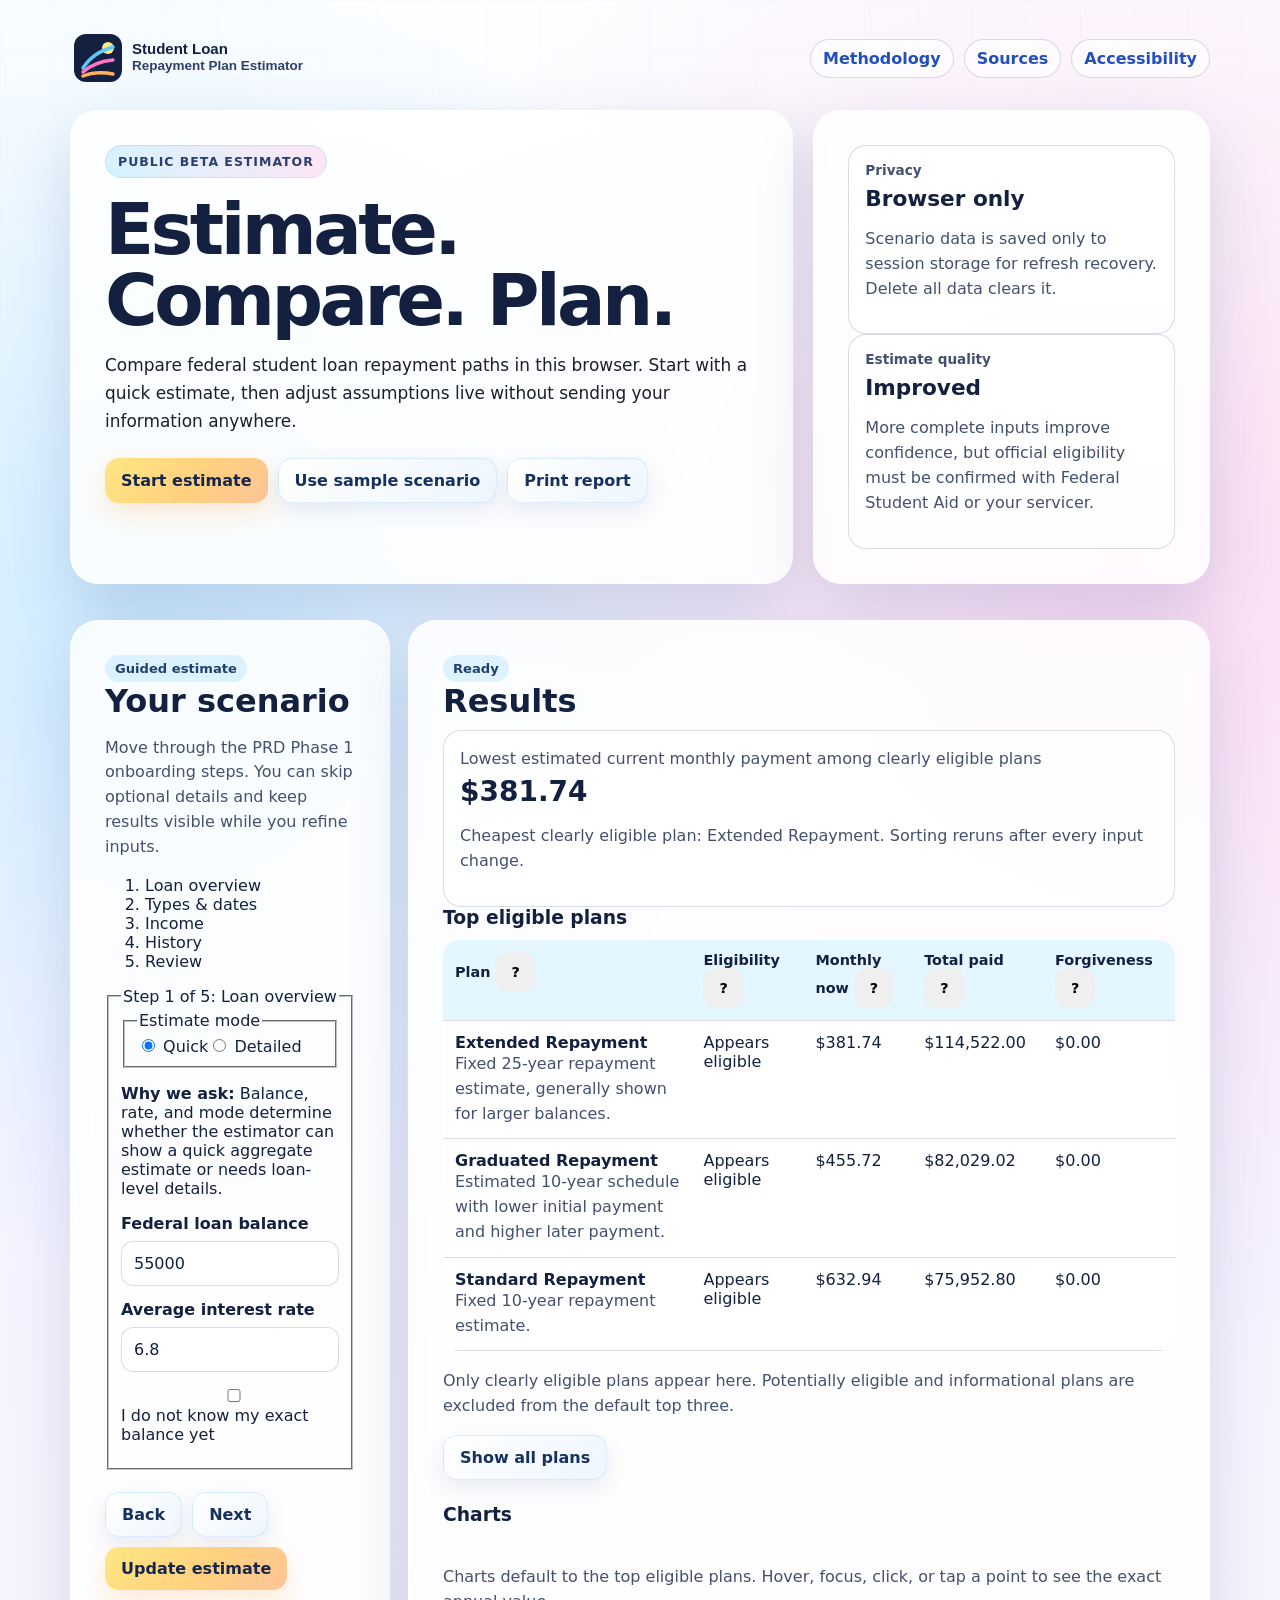
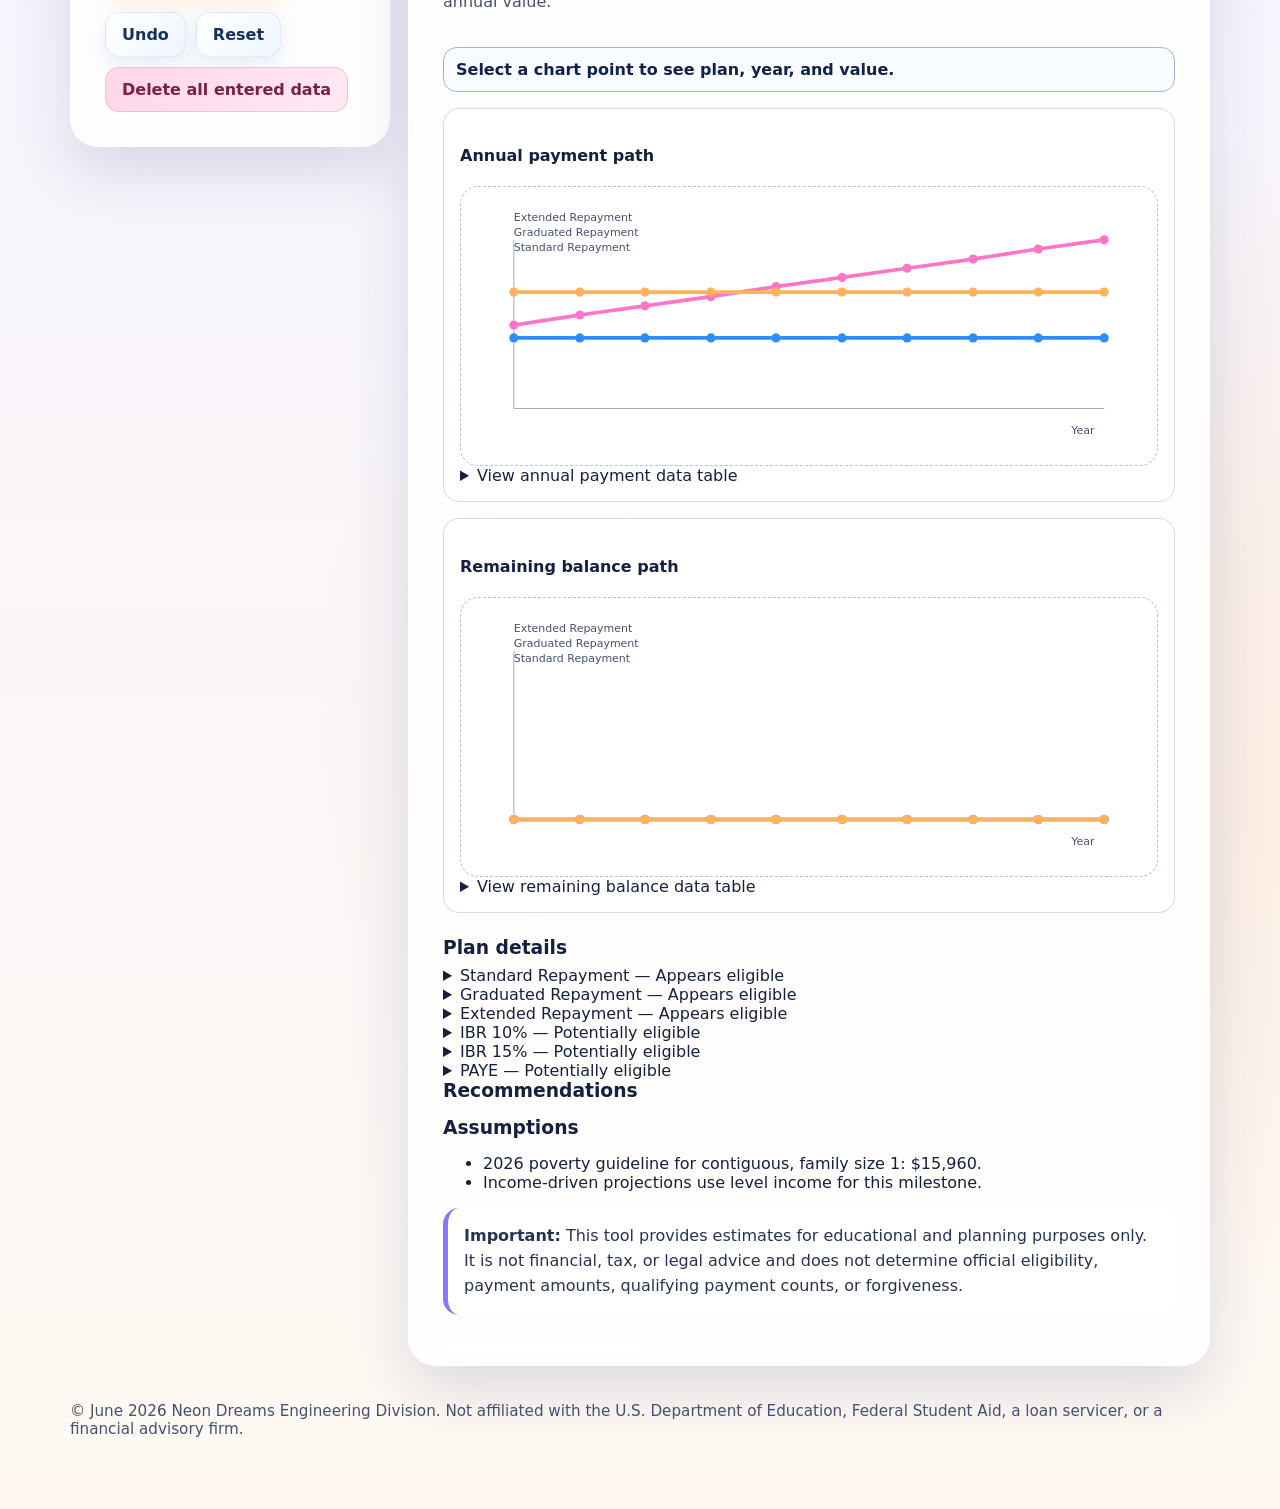
==== commit 3d7c177b: "Build phase 3 interactive charts" ====
--- a/index.html
+++ b/index.html
@@ -47,32 +47,104 @@
       </section>
 
       <section class="workspace" id="estimator" aria-labelledby="form-title">
-        <form class="panel" id="scenarioForm">
-          <span class="chip">Quick estimate</span>
+        <form class="panel onboarding" id="scenarioForm">
+          <span class="chip">Guided estimate</span>
           <h2 id="form-title">Your scenario</h2>
-          <div id="validationMessages" class="note" role="alert"></div>
-          <div class="input-row"><label for="balanceDollars">Federal loan balance</label><input id="balanceDollars" type="number" min="0" step="500" value="55000" inputmode="decimal"></div>
-          <div class="input-row"><label for="interestRatePercent">Average interest rate</label><input id="interestRatePercent" type="number" min="0" max="30" step="0.1" value="6.8" inputmode="decimal"></div>
-          <div class="input-row"><label for="agiDollars">Adjusted gross income</label><input id="agiDollars" type="number" min="0" step="1000" value="65000" inputmode="decimal"></div>
-          <div class="input-row"><label for="familySize">Family size</label><input id="familySize" type="number" min="1" step="1" value="1" inputmode="numeric"></div>
-          <div class="input-row"><label for="povertyRegion">Poverty guideline region</label><select id="povertyRegion"><option value="contiguous">Contiguous states/DC</option><option value="alaska">Alaska</option><option value="hawaii">Hawaii</option></select></div>
-          <div class="input-row"><label for="pslfMonths">Current PSLF qualifying months</label><input id="pslfMonths" type="number" min="0" max="120" step="1" value="24" inputmode="numeric"></div>
-          <label class="input-row"><span><input id="publicService" type="checkbox" checked> Expect qualifying public-service employment</span></label>
-          <div class="actions"><button class="btn-primary" type="submit">Update estimate</button><button class="btn-secondary" id="undoBtn" type="button" disabled>Undo</button><button class="btn-secondary" id="resetBtn" type="button">Reset</button><button class="btn-danger" id="deleteBtn" type="button">Delete all entered data</button></div>
+          <p class="note">Move through the PRD Phase 1 onboarding steps. You can skip optional details and keep results visible while you refine inputs.</p>
+          <ol class="stepper" aria-label="Estimator progress">
+            <li data-step-indicator="1" class="active">Loan overview</li>
+            <li data-step-indicator="2">Types & dates</li>
+            <li data-step-indicator="3">Income</li>
+            <li data-step-indicator="4">History</li>
+            <li data-step-indicator="5">Review</li>
+          </ol>
+          <div id="validationMessages" class="error-summary" role="alert"></div>
+
+          <fieldset class="onboarding-step" data-onboarding-step="1">
+            <legend>Step 1 of 5: Loan overview</legend>
+            <fieldset class="mode-toggle"><legend>Estimate mode</legend><label><input id="modeQuick" name="mode" type="radio" value="quick" checked> Quick</label><label><input id="modeDetailed" name="mode" type="radio" value="detailed"> Detailed</label></fieldset>
+            <p class="why-we-ask"><strong>Why we ask:</strong> Balance, rate, and mode determine whether the estimator can show a quick aggregate estimate or needs loan-level details.</p>
+            <div class="input-row"><label for="balanceDollars">Federal loan balance</label><input id="balanceDollars" type="number" min="0" step="500" value="55000" inputmode="decimal"></div>
+            <div class="input-row"><label for="interestRatePercent">Average interest rate</label><input id="interestRatePercent" type="number" min="0" max="30" step="0.1" value="6.8" inputmode="decimal"></div>
+            <label class="input-row"><span><input id="balanceUnknown" type="checkbox"> I do not know my exact balance yet</span></label>
+            <div class="detailed-only" id="loanLevelEntry">
+              <h3>Detailed loan entry starter</h3>
+              <p class="note">Phase 1 adds the workflow shell for loan-level entries. Later phases will add repeatable loan cards and per-loan calculations.</p>
+              <div class="input-row"><label for="loanNickname">Loan nickname</label><input id="loanNickname" type="text" value="Primary federal loan"></div>
+              <div class="input-row"><label for="accruedInterestDollars">Accrued interest, if known</label><input id="accruedInterestDollars" type="number" min="0" step="100" value="0"></div>
+            </div>
+          </fieldset>
+
+          <fieldset class="onboarding-step hidden" data-onboarding-step="2">
+            <legend>Step 2 of 5: Loan types and dates</legend>
+            <p class="why-we-ask"><strong>Why we ask:</strong> Program, type, disbursement dates, and consolidation history can change eligibility for Direct, FFEL, Perkins, Parent PLUS, legacy IDR, RAP, and Tiered Standard plans.</p>
+            <div class="input-row"><label for="loanProgram">Loan program</label><select id="loanProgram"><option value="direct">Direct Loan</option><option value="ffel">FFEL</option><option value="perkins">Perkins</option><option value="unknown">I do not know</option></select></div>
+            <div class="input-row"><label for="loanType">Loan type</label><select id="loanType"><option value="direct-unsubsidized">Direct unsubsidized/subsidized</option><option value="parent-plus">Parent PLUS</option><option value="consolidation">Consolidation loan</option><option value="unknown">I do not know</option></select></div>
+            <div class="input-row"><label for="firstBorrowedDate">First borrowed date <span class="note">optional</span></label><input id="firstBorrowedDate" type="date" value="2020-09-01"></div>
+            <div class="input-row"><label for="repaymentStartDate">Repayment start date <span class="note">optional</span></label><input id="repaymentStartDate" type="date" value="2021-11-01"></div>
+            <label class="input-row"><span><input id="skipLoanDates" type="checkbox"> Skip exact dates for now</span></label>
+            <label class="input-row"><span><input id="consolidated" type="checkbox"> Loan has consolidation history</span></label>
+          </fieldset>
+
+          <fieldset class="onboarding-step hidden" data-onboarding-step="3">
+            <legend>Step 3 of 5: Income and household</legend>
+            <p class="why-we-ask"><strong>Why we ask:</strong> Income, family size, filing status, and region drive discretionary-income formulas and estimate quality.</p>
+            <div class="input-row"><label for="agiDollars">Adjusted gross income</label><input id="agiDollars" type="number" min="0" step="1000" value="65000" inputmode="decimal"></div>
+            <div class="input-row"><label for="familySize">Family size</label><input id="familySize" type="number" min="1" step="1" value="1" inputmode="numeric"></div>
+            <div class="input-row"><label for="povertyRegion">Poverty guideline region</label><select id="povertyRegion"><option value="contiguous">Contiguous states/DC</option><option value="alaska">Alaska</option><option value="hawaii">Hawaii</option></select></div>
+            <div class="input-row"><label for="taxFilingStatus">Tax filing status</label><select id="taxFilingStatus"><option value="single">Single</option><option value="married-joint">Married filing jointly</option><option value="married-separate">Married filing separately</option><option value="unknown">I do not know yet</option></select></div>
+            <div class="input-row"><label for="spouseAgiDollars">Spouse AGI, if applicable</label><input id="spouseAgiDollars" type="number" min="0" step="1000" value="0" inputmode="decimal"></div>
+          </fieldset>
+
+          <fieldset class="onboarding-step hidden" data-onboarding-step="4">
+            <legend>Step 4 of 5: Forgiveness and repayment history</legend>
+            <p class="why-we-ask"><strong>Why we ask:</strong> Existing IDR and PSLF months can change forgiveness timing and whether a low payment is actually useful.</p>
+            <div class="input-row"><label for="pslfMonths">Current PSLF qualifying months</label><input id="pslfMonths" type="number" min="0" max="120" step="1" value="24" inputmode="numeric"></div>
+            <div class="input-row"><label for="idrMonths">Current IDR qualifying months, if known</label><input id="idrMonths" type="number" min="0" max="360" step="1" value="0" inputmode="numeric"></div>
+            <label class="input-row"><span><input id="publicService" type="checkbox" checked> Expect qualifying public-service employment</span></label>
+            <label class="input-row"><span><input id="skipRepaymentHistory" type="checkbox"> Skip detailed repayment history for now</span></label>
+          </fieldset>
+
+          <fieldset class="onboarding-step hidden" data-onboarding-step="5">
+            <legend>Step 5 of 5: Assumptions review</legend>
+            <p class="why-we-ask"><strong>Why we ask:</strong> Assumptions make the estimate transparent and identify what would most improve confidence.</p>
+            <div class="assumption-list" id="scenarioReview"></div>
+            <p class="note">You can edit any prior step or update the estimate now. Results remain visible and recalculate after edits.</p>
+          </fieldset>
+
+          <div class="actions step-actions">
+            <button class="btn-secondary" id="prevStepBtn" type="button">Back</button>
+            <button class="btn-secondary" id="nextStepBtn" type="button">Next</button>
+            <button class="btn-primary" type="submit">Update estimate</button>
+          </div>
+          <div class="actions"><button class="btn-secondary" id="undoBtn" type="button" disabled>Undo</button><button class="btn-secondary" id="resetBtn" type="button">Reset</button><button class="btn-danger" id="deleteBtn" type="button">Delete all entered data</button></div>
         </form>
 
         <section class="panel" aria-labelledby="results-title">
           <span class="chip" id="statusChip">Ready</span>
           <h2 id="results-title">Results</h2>
           <div id="liveStatus" class="visually-hidden" aria-live="polite"></div>
-          <div class="result-card"><span class="note">Lowest estimated current monthly payment</span><strong id="lowestPayment">—</strong></div>
+          <div class="result-card"><span class="note">Lowest estimated current monthly payment among clearly eligible plans</span><strong id="lowestPayment">—</strong><p class="note" id="sortSummary">Top plans sort by monthly payment, then projected total borrower payments.</p></div>
           <h3>Top eligible plans</h3>
-          <div class="table-wrap"><table><thead><tr><th>Plan</th><th>Status</th><th>Monthly</th><th>Total paid</th><th>Forgiveness</th></tr></thead><tbody id="topPlanRows"></tbody></table></div>
+          <div class="table-wrap"><table><thead><tr><th>Plan <button class="info-button" type="button" data-help="The federal repayment option being estimated.">?</button></th><th>Eligibility <button class="info-button" type="button" data-help="Whether the plan appears available based on your entries.">?</button></th><th>Monthly now <button class="info-button" type="button" data-help="Estimated required monthly payment using today’s inputs.">?</button></th><th>Total paid <button class="info-button" type="button" data-help="Projected borrower payments over the modeled path.">?</button></th><th>Forgiveness <button class="info-button" type="button" data-help="Projected remaining balance forgiven, before tax assumptions.">?</button></th></tr></thead><tbody id="topPlanRows"></tbody></table></div><p class="note" id="topPlanNote"></p><div id="tableHelp" class="table-help" role="status" aria-live="polite"></div>
           <button class="btn-secondary" id="toggleAllPlans" type="button">Show all plans</button>
-          <div id="allPlansWrap" class="hidden"><h3>All modeled plans</h3><div class="table-wrap"><table><thead><tr><th>Plan</th><th>Status</th><th>Monthly</th><th>Annual</th><th>Notes</th></tr></thead><tbody id="allPlanRows"></tbody></table></div></div>
-          <h3>Annual payment path</h3>
-          <div id="chart" class="chart-placeholder"></div>
-          <h3>Assumptions</h3>
+          <div id="allPlansWrap" class="hidden"><h3>All modeled plans</h3><p class="note">Grouped by eligibility status so potentially eligible or unavailable plans do not occupy the default top-three positions.</p><div class="table-wrap"><table><thead><tr><th>Plan <button class="info-button" type="button" data-help="The federal repayment option being estimated.">?</button></th><th>Eligibility <button class="info-button" type="button" data-help="Whether the plan appears available based on your entries.">?</button></th><th>Monthly now <button class="info-button" type="button" data-help="Estimated required monthly payment using today’s inputs.">?</button></th><th>Annual now <button class="info-button" type="button" data-help="Estimated payments during the first 12 months.">?</button></th><th>Notes <button class="info-button" type="button" data-help="Missing information, disqualifying facts, or plan caveats.">?</button></th></tr></thead><tbody id="allPlanRows"></tbody></table></div></div>
+          <section class="charts-panel" aria-labelledby="charts-title">
+            <h3 id="charts-title">Charts</h3>
+            <p class="note">Charts default to the top eligible plans. Hover, focus, click, or tap a point to see the exact annual value.</p>
+            <div class="chart-callout" id="chartCallout" role="status" aria-live="polite">Select a chart point to see plan, year, and value.</div>
+            <article class="chart-card" aria-labelledby="annual-chart-title">
+              <h4 id="annual-chart-title">Annual payment path</h4>
+              <div id="annualChart" class="chart-placeholder"></div>
+              <details><summary>View annual payment data table</summary><div id="annualChartTable" class="table-wrap" aria-label="Annual payment data table"></div></details>
+            </article>
+            <article class="chart-card" aria-labelledby="balance-chart-title">
+              <h4 id="balance-chart-title">Remaining balance path</h4>
+              <div id="balanceChart" class="chart-placeholder"></div>
+              <details><summary>View remaining balance data table</summary><div id="balanceChartTable" class="table-wrap" aria-label="Remaining balance data table"></div></details>
+            </article>
+          </section>
+          <h3>Plan details</h3><div id="planDetails" class="plan-details"></div><h3>Recommendations</h3><ul id="recommendations"></ul><h3>Assumptions</h3>
           <ul id="assumptions"></ul>
           <p class="disclaimer"><strong>Important:</strong> This tool provides estimates for educational and planning purposes only. It is not financial, tax, or legal advice and does not determine official eligibility, payment amounts, qualifying payment counts, or forgiveness.</p>
         </section>
--- a/css/charts.css
+++ b/css/charts.css
@@ -1 +1,10 @@
 .chart-placeholder { border: 1px dashed rgba(35,79,188,.35); border-radius: 18px; padding: 18px; background: rgba(255,255,255,.55); color: var(--muted); }
+.charts-panel { display: grid; gap: 1rem; margin: 1.5rem 0; }
+.chart-card { border: 1px solid var(--line); border-radius: 1rem; padding: 1rem; background: rgba(255,255,255,.72); }
+.chart-callout { border: 1px solid #9fb2d4; border-radius: .85rem; padding: .75rem; background: #f8fbff; color: #12204a; font-weight: 700; }
+.chart-point { cursor: pointer; outline: none; transition: r .16s ease, opacity .16s ease; }
+.chart-point:hover, .chart-point:focus, .chart-point.active { r: 8; stroke: #12204a; stroke-width: 3; }
+.interactive-chart.has-active-point .chart-line, .interactive-chart.has-active-point .chart-point { opacity: .25; }
+.interactive-chart.has-active-point .chart-line.active, .interactive-chart.has-active-point .chart-point.active { opacity: 1; }
+.chart-line { transition: opacity .16s ease, stroke-width .16s ease; }
+.chart-line.active { stroke-width: 6; }
